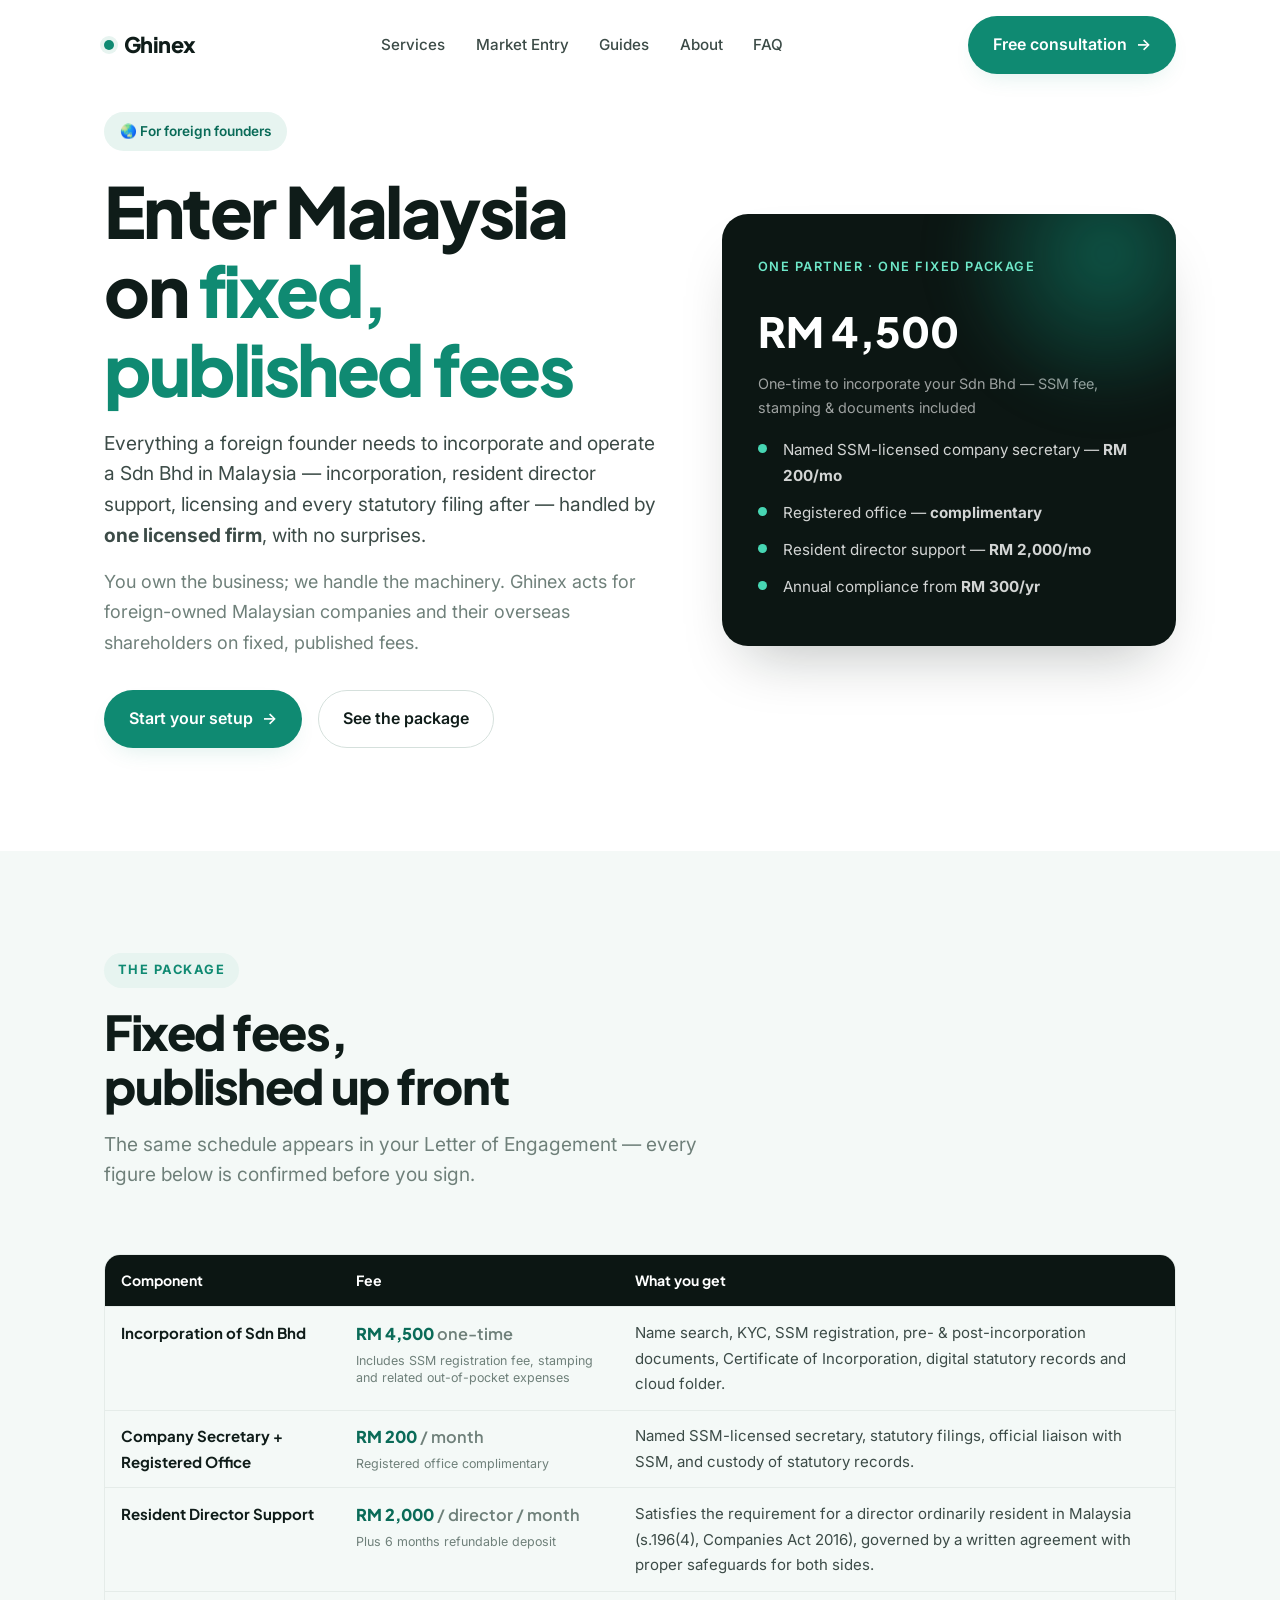
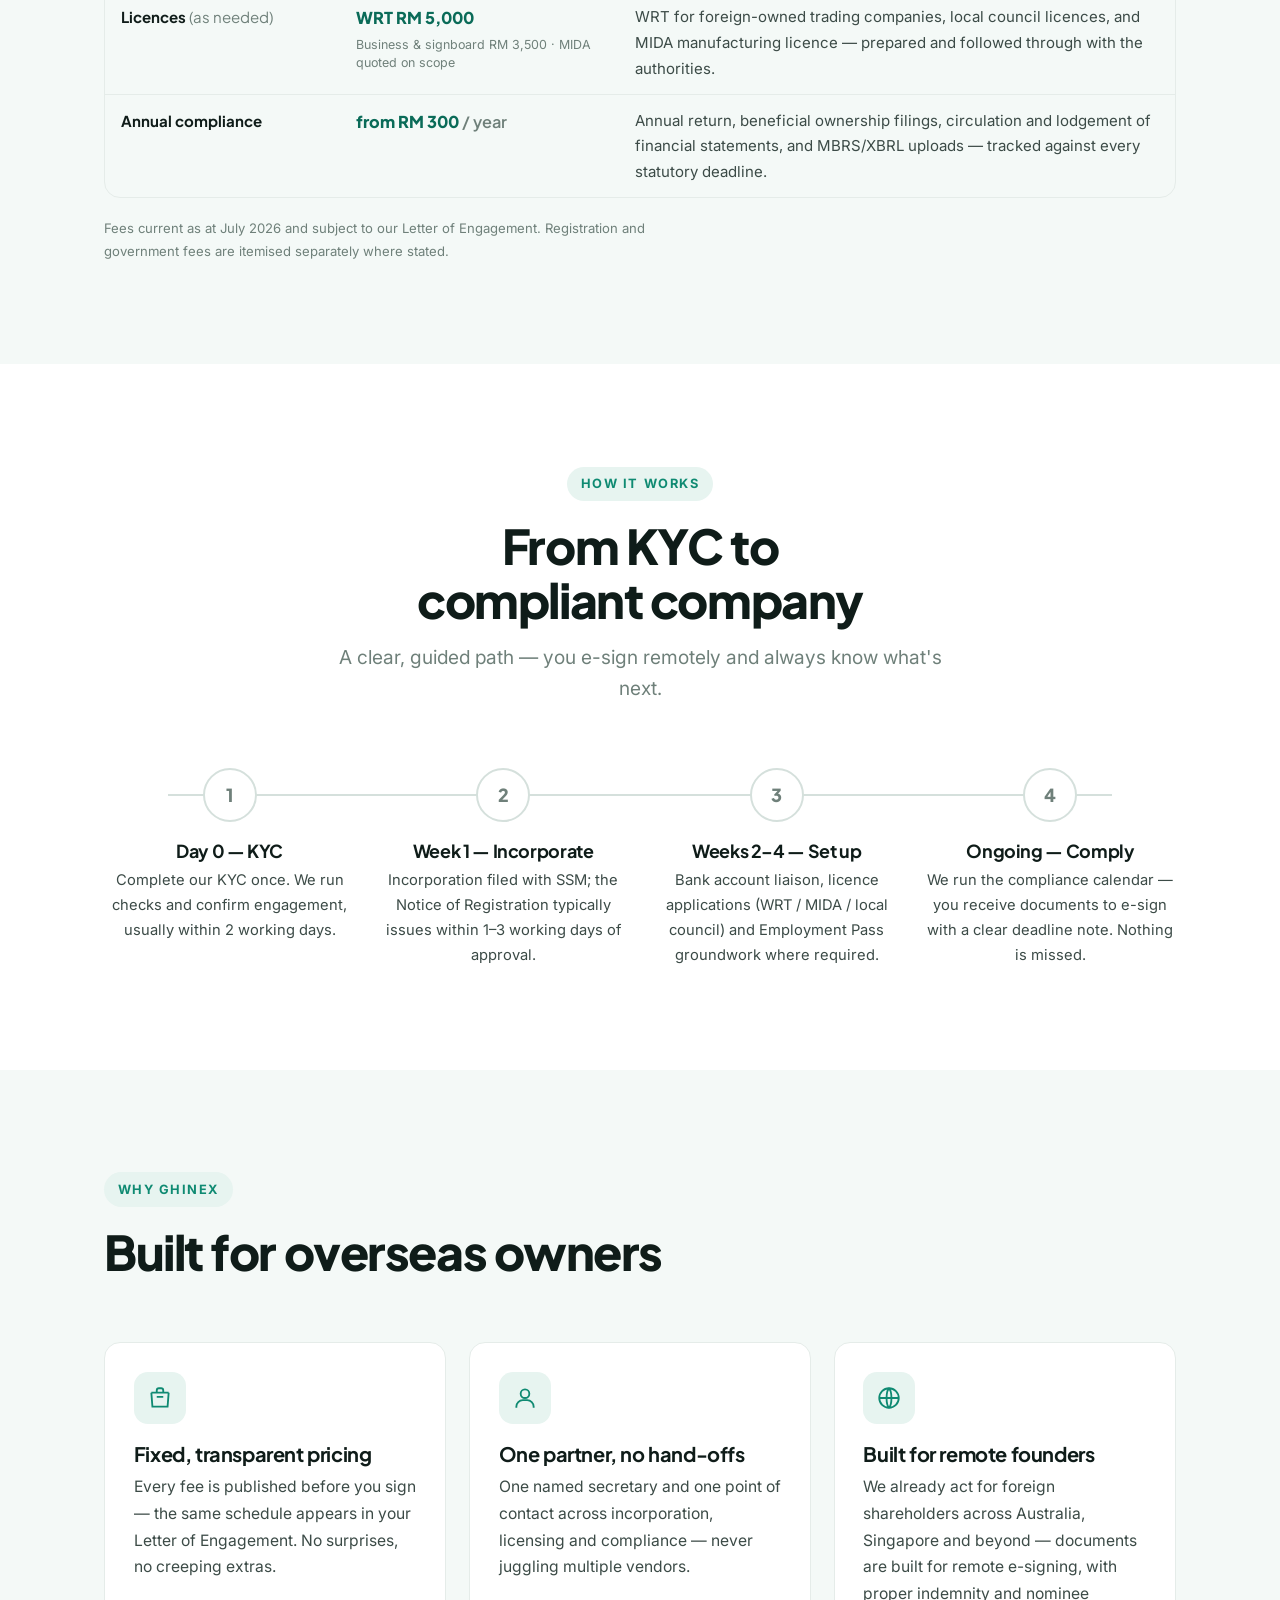
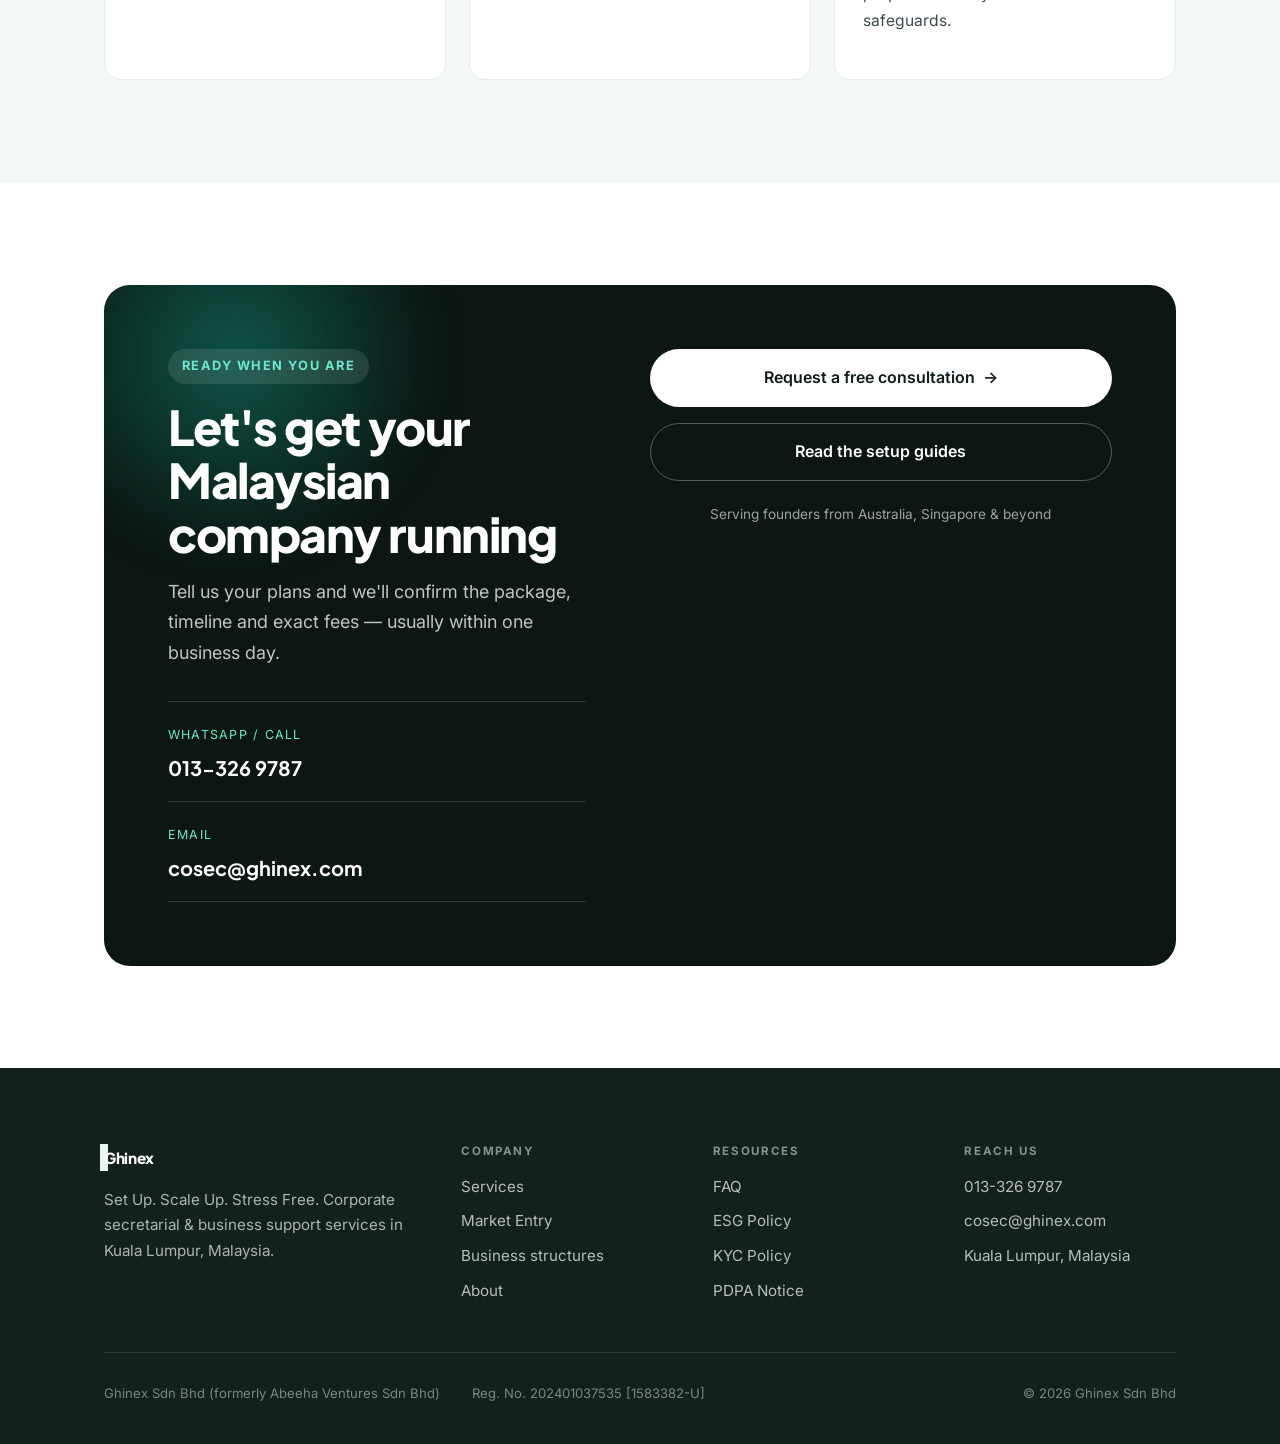
==== market-entry.html @ 3b30afcb "Add Malaysia Market Entry page (fixed-fee packages for foreign founders) New /market-entry.html with" ====
<!DOCTYPE html>
<html lang="en">
<head>
  <meta charset="UTF-8" />
  <meta name="viewport" content="width=device-width, initial-scale=1.0" />
  <title>Malaysia Market Entry — Fixed-Fee Sdn Bhd Setup for Foreign Founders | GHINEX</title>
  <meta name="description" content="Everything a foreign founder needs to incorporate and operate a Sdn Bhd in Malaysia — incorporation, resident director support, licensing and every statutory filing — on fixed, published fees. Handled by one licensed firm." />
  <meta name="theme-color" content="#0f8a72" />
  <link rel="canonical" href="https://www.ghinex.com/market-entry.html" />
  <meta property="og:title" content="Malaysia Market Entry — Fixed-Fee Sdn Bhd Setup | GHINEX" />
  <meta property="og:description" content="One partner, one fixed package. Incorporate and run a foreign-owned Sdn Bhd in Malaysia on published fees — no surprises." />
  <meta property="og:type" content="website" />
  <meta property="og:url" content="https://www.ghinex.com/market-entry.html" />
  <meta property="og:image" content="https://www.ghinex.com/assets/hero.jpg" />
  <link rel="icon" href="assets/favicon.svg" type="image/svg+xml" />
  <link rel="preconnect" href="https://fonts.googleapis.com" />
  <link rel="preconnect" href="https://fonts.gstatic.com" crossorigin />
  <link href="https://fonts.googleapis.com/css2?family=Inter:wght@400;500;600;700&family=Plus+Jakarta+Sans:wght@500;600;700;800&display=swap" rel="stylesheet" />
  <link rel="stylesheet" href="css/styles.css" />
</head>
<body id="top">

  <div class="progress" id="progress" aria-hidden="true"></div>

  <!-- ===================== NAV ===================== -->
  <header class="nav scrolled" id="nav">
    <div class="nav__in">
      <a href="index.html" class="brand"><span class="dot"></span>Ghinex</a>
      <nav class="nav__links" aria-label="Primary">
        <a href="index.html#services">Services</a>
        <a href="market-entry.html">Market Entry</a>
        <a href="index.html#structures">Guides</a>
        <a href="index.html#about">About</a>
        <a href="index.html#faq">FAQ</a>
      </nav>
      <div class="nav__right">
        <a href="index.html#contact" class="btn btn--acc">Free consultation <span class="arw">→</span></a>
        <button class="burger" id="burger" aria-label="Open menu" aria-expanded="false"><span></span><span></span></button>
      </div>
    </div>
  </header>

  <nav class="menu" id="menu" aria-label="Mobile">
    <a href="index.html#services">Services</a>
    <a href="market-entry.html">Market Entry</a>
    <a href="index.html#structures">Guides</a>
    <a href="index.html#about">About</a>
    <a href="index.html#faq">FAQ</a>
    <a href="index.html#contact" class="btn btn--acc">Free consultation <span class="arw">→</span></a>
  </nav>

  <main>
    <!-- ===================== HERO ===================== -->
    <section class="section subpage-top">
      <div class="wrap">
        <div class="me-hero">
          <div class="r in">
            <span class="me-badge">🌏 For foreign founders</span>
            <h1 class="display" style="margin:1.3rem 0 1.2rem">Enter Malaysia on <span style="color:var(--acc)">fixed, published fees</span></h1>
            <p class="lead" style="max-width:52ch">Everything a foreign founder needs to incorporate and operate a Sdn Bhd in Malaysia — incorporation, resident director support, licensing and every statutory filing after — handled by <b>one licensed firm</b>, with no surprises.</p>
            <p class="muted" style="margin-top:1rem;max-width:52ch">You own the business; we handle the machinery. Ghinex acts for foreign-owned Malaysian companies and their overseas shareholders on fixed, published fees.</p>
            <div class="hero__cta" style="margin-top:2rem">
              <a href="index.html#contact" class="btn btn--acc">Start your setup <span class="arw">→</span></a>
              <a href="#package" class="btn btn--ghost">See the package</a>
            </div>
          </div>
          <div class="me-card r in d1">
            <span style="font-size:0.8rem;font-weight:600;letter-spacing:0.12em;text-transform:uppercase;color:#6ee7c8;position:relative">One Partner · One Fixed Package</span>
            <div class="big" style="margin:1rem 0 0.4rem">RM 4,500<small>One-time to incorporate your Sdn Bhd — SSM fee, stamping &amp; documents included</small></div>
            <ul>
              <li>Named SSM-licensed company secretary — <b>RM 200/mo</b></li>
              <li>Registered office — <b>complimentary</b></li>
              <li>Resident director support — <b>RM 2,000/mo</b></li>
              <li>Annual compliance from <b>RM 300/yr</b></li>
            </ul>
          </div>
        </div>
      </div>
    </section>

    <!-- ===================== THE PACKAGE ===================== -->
    <section class="section section--tint" id="package">
      <div class="wrap">
        <div class="sec-intro r">
          <span class="eyebrow">The package</span>
          <h2 class="h2">Fixed fees, published up front</h2>
          <p class="lead muted">The same schedule appears in your Letter of Engagement — every figure below is confirmed before you sign.</p>
        </div>

        <div class="tablewrap r">
          <table class="gtable">
            <thead>
              <tr><th style="width:22%">Component</th><th style="width:26%">Fee</th><th>What you get</th></tr>
            </thead>
            <tbody>
              <tr>
                <td><span class="comp">Incorporation of Sdn Bhd</span></td>
                <td><span class="price">RM 4,500 <span style="font-weight:600;color:var(--muted)">one-time</span><small>Includes SSM registration fee, stamping and related out-of-pocket expenses</small></span></td>
                <td>Name search, KYC, SSM registration, pre- &amp; post-incorporation documents, Certificate of Incorporation, digital statutory records and cloud folder.</td>
              </tr>
              <tr>
                <td><span class="comp">Company Secretary + Registered Office</span></td>
                <td><span class="price">RM 200 <span style="font-weight:600;color:var(--muted)">/ month</span><small>Registered office complimentary</small></span></td>
                <td>Named SSM-licensed secretary, statutory filings, official liaison with SSM, and custody of statutory records.</td>
              </tr>
              <tr>
                <td><span class="comp">Resident Director Support</span></td>
                <td><span class="price">RM 2,000 <span style="font-weight:600;color:var(--muted)">/ director / month</span><small>Plus 6 months refundable deposit</small></span></td>
                <td>Satisfies the requirement for a director ordinarily resident in Malaysia (s.196(4), Companies Act 2016), governed by a written agreement with proper safeguards for both sides.</td>
              </tr>
              <tr>
                <td><span class="comp">Licences <span style="font-weight:400;color:var(--muted)">(as needed)</span></span></td>
                <td><span class="price">WRT RM 5,000<small>Business &amp; signboard RM 3,500 · MIDA quoted on scope</small></span></td>
                <td>WRT for foreign-owned trading companies, local council licences, and MIDA manufacturing licence — prepared and followed through with the authorities.</td>
              </tr>
              <tr>
                <td><span class="comp">Annual compliance</span></td>
                <td><span class="price">from RM 300 <span style="font-weight:600;color:var(--muted)">/ year</span></span></td>
                <td>Annual return, beneficial ownership filings, circulation and lodgement of financial statements, and MBRS/XBRL uploads — tracked against every statutory deadline.</td>
              </tr>
            </tbody>
          </table>
        </div>
        <p class="disclaimer r">Fees current as at July 2026 and subject to our Letter of Engagement. Registration and government fees are itemised separately where stated.</p>
      </div>
    </section>

    <!-- ===================== HOW IT WORKS ===================== -->
    <section class="section">
      <div class="wrap">
        <div class="sec-intro center r">
          <span class="eyebrow">How it works</span>
          <h2 class="h2">From KYC to compliant company</h2>
          <p class="lead muted">A clear, guided path — you e-sign remotely and always know what's next.</p>
        </div>
        <div class="steps" id="steps">
          <div class="steps__fill" id="stepsFill" aria-hidden="true"></div>
          <div class="step r"><div class="step__no">1</div><h3>Day 0 — KYC</h3><p>Complete our KYC once. We run checks and confirm engagement, usually within 2 working days.</p></div>
          <div class="step r d1"><div class="step__no">2</div><h3>Week 1 — Incorporate</h3><p>Incorporation filed with SSM; the Notice of Registration typically issues within 1–3 working days of approval.</p></div>
          <div class="step r d2"><div class="step__no">3</div><h3>Weeks 2–4 — Set up</h3><p>Bank account liaison, licence applications (WRT / MIDA / local council) and Employment Pass groundwork where required.</p></div>
          <div class="step r d3"><div class="step__no">4</div><h3>Ongoing — Comply</h3><p>We run the compliance calendar — you receive documents to e-sign with a clear deadline note. Nothing is missed.</p></div>
        </div>
      </div>
    </section>

    <!-- ===================== WHY GHINEX ===================== -->
    <section class="section section--tint">
      <div class="wrap">
        <div class="sec-intro r">
          <span class="eyebrow">Why Ghinex</span>
          <h2 class="h2">Built for overseas owners</h2>
        </div>
        <div class="grid-3">
          <div class="card r">
            <span class="card__ic"><svg viewBox="0 0 24 24"><path d="M4 7h16M9 7V5a2 2 0 0 1 2-2h2a2 2 0 0 1 2 2v2M4 7l1 13h14l1-13"/><path d="M9 11h6"/></svg></span>
            <h3>Fixed, transparent pricing</h3>
            <p>Every fee is published before you sign — the same schedule appears in your Letter of Engagement. No surprises, no creeping extras.</p>
          </div>
          <div class="card r d1">
            <span class="card__ic"><svg viewBox="0 0 24 24"><circle cx="12" cy="8" r="4"/><path d="M4 21v-1a6 6 0 0 1 6-6h4a6 6 0 0 1 6 6v1"/></svg></span>
            <h3>One partner, no hand-offs</h3>
            <p>One named secretary and one point of contact across incorporation, licensing and compliance — never juggling multiple vendors.</p>
          </div>
          <div class="card r d2">
            <span class="card__ic"><svg viewBox="0 0 24 24"><circle cx="12" cy="12" r="9"/><path d="M3 12h18M12 3c3 3 3 15 0 18M12 3c-3 3-3 15 0 18"/></svg></span>
            <h3>Built for remote founders</h3>
            <p>We already act for foreign shareholders across Australia, Singapore and beyond — documents are built for remote e-signing, with proper indemnity and nominee safeguards.</p>
          </div>
        </div>
      </div>
    </section>

    <!-- ===================== CTA ===================== -->
    <section class="section">
      <div class="wrap">
        <div class="cta r">
          <div class="cta__grid">
            <div>
              <span class="eyebrow" style="background:rgba(255,255,255,0.1);color:#6ee7c8">Ready when you are</span>
              <h2 class="h2" style="margin:1rem 0">Let's get your Malaysian company running</h2>
              <p class="cta__lead">Tell us your plans and we'll confirm the package, timeline and exact fees — usually within one business day.</p>
              <a class="cta__ch" href="https://wa.me/60133269787" target="_blank" rel="noopener"><span class="k">WhatsApp / Call</span><span class="v">013-326 9787</span></a>
              <a class="cta__ch" href="mailto:cosec@ghinex.com"><span class="k">Email</span><span class="v">cosec@ghinex.com</span></a>
            </div>
            <div style="display:flex;flex-direction:column;justify-content:center;gap:1rem">
              <a href="index.html#contact" class="btn btn--light" style="justify-content:center">Request a free consultation <span class="arw">→</span></a>
              <a href="index.html#structures" class="btn btn--ghost" style="justify-content:center;background:transparent;color:#fff;border-color:rgba(255,255,255,0.3)">Read the setup guides</a>
              <p style="color:rgba(255,255,255,0.6);font-size:0.85rem;text-align:center;margin-top:0.4rem">Serving founders from Australia, Singapore &amp; beyond</p>
            </div>
          </div>
        </div>
      </div>
    </section>
  </main>

  <!-- ===================== FOOTER ===================== -->
  <footer class="footer">
    <div class="wrap">
      <div class="footer__top">
        <div>
          <a href="index.html" class="brand"><span class="dot"></span>Ghinex</a>
          <p>Set Up. Scale Up. Stress Free. Corporate secretarial &amp; business support services in Kuala Lumpur, Malaysia.</p>
        </div>
        <div>
          <h4>Company</h4>
          <a href="index.html#services">Services</a>
          <a href="market-entry.html">Market Entry</a>
          <a href="index.html#structures">Business structures</a>
          <a href="index.html#about">About</a>
        </div>
        <div>
          <h4>Resources</h4>
          <a href="index.html#faq">FAQ</a>
          <a href="index.html#esgbox">ESG Policy</a>
          <a href="index.html#kycbox">KYC Policy</a>
          <a href="index.html#pdpabox">PDPA Notice</a>
        </div>
        <div>
          <h4>Reach us</h4>
          <a href="https://wa.me/60133269787" target="_blank" rel="noopener">013-326 9787</a>
          <a href="mailto:cosec@ghinex.com">cosec@ghinex.com</a>
          <span class="txt">Kuala Lumpur, Malaysia</span>
        </div>
      </div>
      <div class="footer__legal">
        <span>Ghinex Sdn Bhd (formerly Abeeha Ventures Sdn Bhd)</span>
        <span>Reg. No. 202401037535 [1583382-U]</span>
        <span class="grow">© <span id="year">2026</span> Ghinex Sdn Bhd</span>
      </div>
    </div>
  </footer>

  <script src="js/main.js"></script>
</body>
</html>
---- css/styles.css ----
/* =====================================================================
   GHINEX — Website 2
   Animated · professional · highly readable · informative
   Light theme with a confident emerald accent.
   ===================================================================== */

:root {
  --bg:        #ffffff;
  --bg-2:      #f4f9f7;   /* soft mint-grey */
  --bg-3:      #eaf3f0;
  --dark:      #0c1613;   /* deep sections */
  --dark-2:    #12211d;
  --ink:       #0f1c19;   /* headings */
  --text:      #3c4b47;   /* body */
  --muted:     #6f807a;   /* captions */
  --line:      #e5ece9;
  --line-2:    #d5e0dc;

  --acc:       #0f8a72;   /* emerald */
  --acc-2:     #0a6b58;
  --acc-3:     #0d7862;
  --acc-tint:  #e7f4f0;
  --acc-ring:  rgba(15,138,114,0.16);

  --gold:      #b8894b;   /* rare secondary, used sparingly */

  --sans: "Inter", -apple-system, BlinkMacSystemFont, "Segoe UI", Roboto, sans-serif;
  --disp: "Plus Jakarta Sans", var(--sans);

  --maxw: 1200px;
  --pad: clamp(1.25rem, 5vw, 4rem);
  --r: 16px;   /* card radius */
  --r-lg: 26px;
  --ease: cubic-bezier(0.22, 1, 0.36, 1);
  --shadow: 0 1px 2px rgba(12,22,19,0.04), 0 12px 30px -14px rgba(12,22,19,0.14);
  --shadow-lg: 0 30px 60px -24px rgba(12,22,19,0.28);
}

*, *::before, *::after { box-sizing: border-box; margin: 0; padding: 0; }
html { scroll-behavior: smooth; overflow-x: clip; scroll-padding-top: 88px; -webkit-text-size-adjust: 100%; }
body {
  font-family: var(--sans); color: var(--text); background: var(--bg);
  font-size: 18px; line-height: 1.7; overflow-x: clip;
  -webkit-font-smoothing: antialiased; text-rendering: optimizeLegibility;
}
a { color: inherit; text-decoration: none; }
img { max-width: 100%; display: block; }
::selection { background: var(--acc); color: #fff; }
:focus-visible { outline: 2px solid var(--acc); outline-offset: 3px; border-radius: 4px; }

/* ---- Type ---- */
h1, h2, h3, h4 { font-family: var(--disp); color: var(--ink); line-height: 1.12; font-weight: 700; letter-spacing: -0.02em; text-wrap: balance; }
.display { font-size: clamp(2.5rem, 5.6vw, 4.4rem); font-weight: 800; letter-spacing: -0.035em; }
.h2 { font-size: clamp(2rem, 4vw, 3rem); font-weight: 800; letter-spacing: -0.03em; }
.h3 { font-size: 1.4rem; }
.lead { font-size: clamp(1.1rem, 1.5vw, 1.3rem); line-height: 1.6; color: var(--text); }
.eyebrow {
  display: inline-flex; align-items: center; gap: 0.55rem;
  font-family: var(--sans); font-size: 0.8rem; font-weight: 700; letter-spacing: 0.12em; text-transform: uppercase;
  color: var(--acc); background: var(--acc-tint); padding: 0.4rem 0.85rem; border-radius: 100px;
}
.eyebrow--plain { background: none; padding: 0; color: var(--acc); }
.muted { color: var(--muted); }

/* ---- Layout ---- */
.wrap { max-width: var(--maxw); margin: 0 auto; padding-left: var(--pad); padding-right: var(--pad); }
.section { padding: clamp(4rem, 8vw, 7rem) 0; }
.section--tint { background: var(--bg-2); }
.sec-intro { max-width: 640px; margin-bottom: clamp(2.5rem, 5vw, 4rem); }
.sec-intro.center { margin-left: auto; margin-right: auto; text-align: center; }
.sec-intro .eyebrow { margin-bottom: 1.1rem; }
.sec-intro h2 { margin-bottom: 1rem; }

/* ---- Buttons ---- */
.btn {
  display: inline-flex; align-items: center; gap: 0.55rem; font-family: var(--sans);
  font-size: 1rem; font-weight: 600; padding: 0.9rem 1.5rem; border-radius: 100px; cursor: pointer;
  border: 1px solid transparent; transition: transform 0.3s var(--ease), background 0.3s var(--ease), box-shadow 0.3s var(--ease), color 0.3s;
  will-change: transform;
}
.btn .arw { transition: transform 0.3s var(--ease); }
.btn:hover .arw { transform: translateX(4px); }
.btn--acc { background: var(--acc); color: #fff; box-shadow: 0 10px 24px -10px var(--acc-ring); }
.btn--acc:hover { background: var(--acc-2); transform: translateY(-2px); box-shadow: 0 16px 30px -12px rgba(15,138,114,0.5); }
.btn--ghost { background: #fff; color: var(--ink); border-color: var(--line-2); }
.btn--ghost:hover { border-color: var(--acc); color: var(--acc); transform: translateY(-2px); }
.btn--light { background: #fff; color: var(--ink); }
.btn--light:hover { transform: translateY(-2px); box-shadow: var(--shadow); }
.tlink { display: inline-flex; align-items: center; gap: 0.45rem; font-weight: 600; color: var(--acc); }
.tlink .arw { transition: transform 0.3s var(--ease); }
.tlink:hover .arw { transform: translateX(4px); }

/* =====================================================================
   NAV
   ===================================================================== */
.nav { position: fixed; inset: 0 0 auto 0; z-index: 100; transition: background 0.4s, box-shadow 0.4s, border-color 0.4s; border-bottom: 1px solid transparent; }
.nav.scrolled { background: rgba(255,255,255,0.82); backdrop-filter: saturate(180%) blur(16px); -webkit-backdrop-filter: saturate(180%) blur(16px); border-bottom-color: var(--line); }
.nav__in { max-width: var(--maxw); margin: 0 auto; padding: 1rem var(--pad); display: flex; align-items: center; justify-content: space-between; gap: 1.5rem; }
.brand { display: inline-flex; align-items: center; gap: 0.6rem; font-family: var(--disp); font-weight: 800; font-size: 1.35rem; letter-spacing: -0.02em; color: var(--ink); }
.brand .dot { width: 10px; height: 10px; border-radius: 50%; background: var(--acc); box-shadow: 0 0 0 4px var(--acc-tint); }
.nav__links { display: flex; gap: 1.9rem; }
.nav__links a { font-size: 0.95rem; font-weight: 500; color: var(--text); position: relative; }
.nav__links a::after { content: ""; position: absolute; left: 0; bottom: -5px; height: 2px; width: 0; background: var(--acc); border-radius: 2px; transition: width 0.3s var(--ease); }
.nav__links a:hover { color: var(--ink); }
.nav__links a:hover::after { width: 100%; }
.nav__right { display: flex; align-items: center; gap: 1rem; }
.burger { display: none; width: 30px; height: 20px; position: relative; background: none; border: 0; cursor: pointer; }
.burger span { position: absolute; left: 0; width: 100%; height: 2px; background: var(--ink); border-radius: 2px; transition: transform 0.35s var(--ease), opacity 0.2s; }
.burger span:nth-child(1) { top: 3px; } .burger span:nth-child(2) { bottom: 3px; }
.burger.open span:nth-child(1) { top: 9px; transform: rotate(45deg); }
.burger.open span:nth-child(2) { bottom: 9px; transform: rotate(-45deg); }
.menu { position: fixed; inset: 0; z-index: 99; background: #fff; display: flex; flex-direction: column; justify-content: center; gap: 0.3rem; padding: 0 var(--pad); opacity: 0; visibility: hidden; transform: translateY(-6px); transition: opacity 0.35s, transform 0.35s var(--ease), visibility 0.35s; }
.menu.open { opacity: 1; visibility: visible; transform: none; }
.menu a { font-family: var(--disp); font-size: clamp(1.8rem, 8vw, 2.6rem); font-weight: 700; padding: 0.35rem 0; color: var(--ink); }
.menu a:hover { color: var(--acc); }
.menu .btn { margin-top: 1.4rem; width: fit-content; }

/* ---- scroll progress ---- */
.progress { position: fixed; top: 0; left: 0; height: 3px; width: 0; background: linear-gradient(90deg, var(--acc), #35c9a8); z-index: 101; transition: width 0.1s linear; }

/* =====================================================================
   HERO
   ===================================================================== */
.hero { position: relative; padding: clamp(7rem, 12vh, 9.5rem) 0 clamp(3rem, 6vw, 5rem); overflow: clip; }
.hero__bg { position: absolute; inset: 0; z-index: -1; overflow: clip; }
.hero__bg span { position: absolute; border-radius: 50%; filter: blur(60px); opacity: 0.5; }
.hero__bg span:nth-child(1) { width: 520px; height: 520px; background: radial-gradient(circle, #b7ecdd, transparent 70%); top: -120px; right: -60px; animation: drift1 16s var(--ease) infinite alternate; }
.hero__bg span:nth-child(2) { width: 460px; height: 460px; background: radial-gradient(circle, #d9f0e9, transparent 70%); top: 180px; left: -120px; animation: drift2 20s var(--ease) infinite alternate; }
.hero__bg span:nth-child(3) { width: 300px; height: 300px; background: radial-gradient(circle, #eaf6cf, transparent 70%); bottom: -60px; left: 40%; animation: drift1 24s var(--ease) infinite alternate; }
@keyframes drift1 { to { transform: translate(-40px, 40px) scale(1.1); } }
@keyframes drift2 { to { transform: translate(50px, -30px) scale(1.08); } }

.hero__grid { display: grid; grid-template-columns: 1.05fr 0.95fr; gap: clamp(2rem, 5vw, 4rem); align-items: center; }
.hero__eyebrow { margin-bottom: 1.4rem; }
.hero h1 { margin-bottom: 1.4rem; }
.hero h1 .acc { color: var(--acc); }
.hero__sub { max-width: 46ch; margin-bottom: 2rem; }
.hero__cta { display: flex; flex-wrap: wrap; gap: 1rem; align-items: center; }
.hero__trust { margin-top: 2.2rem; display: flex; align-items: center; gap: 1.3rem; flex-wrap: wrap; color: var(--muted); font-size: 0.9rem; }
.hero__trust .tick { color: var(--acc); font-weight: 700; }

.hero__visual { position: relative; }
.hero__photo { position: relative; border-radius: var(--r-lg); overflow: hidden; box-shadow: var(--shadow-lg); aspect-ratio: 4/5; }
.hero__photo img { width: 100%; height: 100%; object-fit: cover; }
.hero__card { position: absolute; background: rgba(255,255,255,0.92); backdrop-filter: blur(8px); border: 1px solid var(--line); border-radius: 14px; box-shadow: var(--shadow); padding: 0.9rem 1.1rem; display: flex; align-items: center; gap: 0.75rem; }
.hero__card .ic { width: 38px; height: 38px; border-radius: 10px; background: var(--acc-tint); color: var(--acc); display: grid; place-items: center; flex: none; }
.hero__card .ic svg { width: 20px; height: 20px; stroke: currentColor; fill: none; stroke-width: 1.8; }
.hero__card > span:not(.ic) { display: flex; flex-direction: column; gap: 2px; }
.hero__card .k { font-family: var(--disp); font-weight: 800; color: var(--ink); font-size: 1.02rem; line-height: 1.1; }
.hero__card .l { font-size: 0.78rem; color: var(--muted); line-height: 1.1; }
.hero__card--a { top: 8%; left: -6%; animation: floaty 6s ease-in-out infinite; }
.hero__card--b { bottom: 9%; right: -5%; animation: floaty 6s ease-in-out infinite 1.5s; }
@keyframes floaty { 0%,100% { transform: translateY(0); } 50% { transform: translateY(-12px); } }

/* =====================================================================
   Trust marquee
   ===================================================================== */
.strip { border-top: 1px solid var(--line); border-bottom: 1px solid var(--line); background: #fff; padding: 1.15rem 0; overflow: hidden; }
.strip__row { display: flex; gap: 3rem; width: max-content; animation: slide 30s linear infinite; align-items: center; }
.strip:hover .strip__row { animation-play-state: paused; }
.strip__row span { display: inline-flex; align-items: center; gap: 3rem; font-family: var(--disp); font-weight: 600; color: var(--ink); font-size: 1rem; white-space: nowrap; opacity: 0.75; }
.strip__row span::after { content: ""; width: 6px; height: 6px; border-radius: 50%; background: var(--acc); }
@keyframes slide { to { transform: translateX(-50%); } }

/* =====================================================================
   Cards / Services
   ===================================================================== */
.grid-3 { display: grid; grid-template-columns: repeat(3, 1fr); gap: 1.4rem; }
.grid-2 { display: grid; grid-template-columns: repeat(2, 1fr); gap: 1.4rem; }
.card {
  background: #fff; border: 1px solid var(--line); border-radius: var(--r); padding: 1.8rem;
  transition: transform 0.4s var(--ease), box-shadow 0.4s var(--ease), border-color 0.4s;
  position: relative; overflow: hidden;
}
.card::before { content: ""; position: absolute; left: 0; top: 0; height: 3px; width: 100%; background: var(--acc); transform: scaleX(0); transform-origin: left; transition: transform 0.45s var(--ease); }
.card:hover { transform: translateY(-6px); box-shadow: var(--shadow-lg); border-color: transparent; }
.card:hover::before { transform: scaleX(1); }
.card__ic { width: 52px; height: 52px; border-radius: 14px; background: var(--acc-tint); color: var(--acc); display: grid; place-items: center; margin-bottom: 1.2rem; transition: transform 0.4s var(--ease), background 0.4s, color 0.4s; }
.card:hover .card__ic { transform: scale(1.06) rotate(-3deg); }
.card__ic svg { width: 26px; height: 26px; stroke: currentColor; fill: none; stroke-width: 1.7; }
.card h3 { font-size: 1.25rem; margin-bottom: 0.55rem; }
.card p { font-size: 0.98rem; margin-bottom: 1rem; }
.card ul { list-style: none; }
.card ul li { position: relative; padding-left: 1.5rem; font-size: 0.93rem; margin-bottom: 0.4rem; color: var(--text); }
.card ul li::before { content: ""; position: absolute; left: 0; top: 0.62em; width: 8px; height: 8px; border-radius: 50%; border: 2px solid var(--acc); }
.card .tlink { margin-top: 0.6rem; font-size: 0.95rem; }

/* =====================================================================
   How it works — timeline
   ===================================================================== */
.steps { position: relative; display: grid; grid-template-columns: repeat(4, 1fr); gap: 1.4rem; }
.steps::before { content: ""; position: absolute; top: 26px; left: 6%; right: 6%; height: 2px; background: var(--line-2); }
.steps__fill { position: absolute; top: 26px; left: 6%; height: 2px; background: var(--acc); width: 0; transition: width 0.2s linear; max-width: 88%; }
.step { position: relative; text-align: center; }
.step__no { width: 54px; height: 54px; margin: 0 auto 1.2rem; border-radius: 50%; background: #fff; border: 2px solid var(--line-2); color: var(--muted); font-family: var(--disp); font-weight: 800; display: grid; place-items: center; position: relative; z-index: 1; transition: border-color 0.4s, color 0.4s, background 0.4s, transform 0.4s var(--ease); }
.step.on .step__no { border-color: var(--acc); color: #fff; background: var(--acc); transform: scale(1.06); box-shadow: 0 10px 22px -10px var(--acc-ring); }
.step h3 { font-size: 1.12rem; margin-bottom: 0.4rem; }
.step p { font-size: 0.92rem; }

/* =====================================================================
   Who we help
   ===================================================================== */
.aud { display: flex; align-items: flex-start; gap: 1rem; padding: 1.5rem; border-radius: var(--r); background: #fff; border: 1px solid var(--line); transition: transform 0.4s var(--ease), box-shadow 0.4s; }
.aud:hover { transform: translateY(-4px); box-shadow: var(--shadow); }
.aud .ic { width: 44px; height: 44px; border-radius: 12px; background: var(--acc-tint); color: var(--acc); display: grid; place-items: center; flex: none; }
.aud .ic svg { width: 22px; height: 22px; stroke: currentColor; fill: none; stroke-width: 1.7; }
.aud h3 { font-size: 1.08rem; margin-bottom: 0.25rem; }
.aud p { font-size: 0.92rem; }

/* =====================================================================
   Why us — feature list
   ===================================================================== */
.why { display: grid; grid-template-columns: 0.9fr 1.1fr; gap: clamp(2rem, 5vw, 4.5rem); align-items: center; }
.why__media { border-radius: var(--r-lg); overflow: hidden; box-shadow: var(--shadow-lg); aspect-ratio: 4/5; }
.why__media img { width: 100%; height: 100%; object-fit: cover; }
.why__list { display: grid; gap: 1.5rem; }
.feat { display: flex; gap: 1rem; }
.feat .ic { width: 44px; height: 44px; border-radius: 12px; background: var(--acc-tint); color: var(--acc); display: grid; place-items: center; flex: none; }
.feat .ic svg { width: 22px; height: 22px; stroke: currentColor; fill: none; stroke-width: 1.8; }
.feat h3 { font-size: 1.12rem; margin-bottom: 0.3rem; }
.feat p { font-size: 0.96rem; }

/* =====================================================================
   Stats band (dark)
   ===================================================================== */
.band { background: var(--dark); color: #fff; position: relative; overflow: hidden; }
.band::before { content: ""; position: absolute; width: 460px; height: 460px; border-radius: 50%; background: radial-gradient(circle, rgba(15,138,114,0.5), transparent 70%); top: -160px; right: -120px; filter: blur(30px); }
.band .wrap { position: relative; padding-top: clamp(3.5rem,7vw,5.5rem); padding-bottom: clamp(3.5rem,7vw,5.5rem); }
.band__grid { display: grid; grid-template-columns: repeat(4, 1fr); gap: 2rem; }
.band__k { font-family: var(--disp); font-weight: 800; font-size: clamp(2.6rem, 5vw, 3.6rem); line-height: 1; color: #fff; }
.band__k .u { color: #47d6b3; }
.band__l { display: block; margin-top: 0.5rem; color: rgba(255,255,255,0.66); font-size: 0.96rem; max-width: 22ch; }
.band__head { text-align: center; max-width: 620px; margin: 0 auto 3rem; }
.band__head h2 { color: #fff; }
.band__head .eyebrow { background: rgba(255,255,255,0.1); color: #6ee7c8; }

/* =====================================================================
   About
   ===================================================================== */
.about { display: grid; grid-template-columns: 1fr 1fr; gap: clamp(2rem,5vw,4.5rem); align-items: center; }
.about__media { border-radius: var(--r-lg); overflow: hidden; box-shadow: var(--shadow-lg); aspect-ratio: 5/4; }
.about__media img { width: 100%; height: 100%; object-fit: cover; }
.about p { margin-bottom: 1.1rem; }
.about .stat-row { display: flex; gap: 2.5rem; margin-top: 1.8rem; }
.about .stat-row .k { font-family: var(--disp); font-weight: 800; font-size: 1.8rem; color: var(--acc); }
.about .stat-row .l { font-size: 0.88rem; color: var(--muted); }

/* ---- Team (brief) ---- */
.team { display: grid; grid-template-columns: repeat(3, 1fr); gap: 1.4rem; }
.member { background: #fff; border: 1px solid var(--line); border-radius: var(--r); padding: 1.6rem; transition: transform 0.4s var(--ease), box-shadow 0.4s; }
.member:hover { transform: translateY(-4px); box-shadow: var(--shadow); }
.member .av { width: 56px; height: 56px; border-radius: 50%; background: var(--acc); color: #fff; font-family: var(--disp); font-weight: 800; display: grid; place-items: center; margin-bottom: 1rem; }
.member h3 { font-size: 1.15rem; }
.member .rl { color: var(--acc); font-size: 0.82rem; font-weight: 600; letter-spacing: 0.04em; text-transform: uppercase; margin: 0.15rem 0 0.7rem; }
.member p { font-size: 0.93rem; margin-bottom: 0.9rem; }
.member p:last-of-type { margin-bottom: 0; }
.member .tags { display: flex; flex-wrap: wrap; gap: 0.4rem; margin-top: 1.1rem; padding-top: 1.1rem; border-top: 1px solid var(--line); }
.member .tags span { font-size: 0.72rem; font-weight: 600; color: var(--acc-2); background: var(--acc-tint); padding: 0.3rem 0.62rem; border-radius: 100px; }

/* =====================================================================
   Governance accordion
   ===================================================================== */
.acc { display: grid; gap: 1rem; max-width: 900px; }
.acc__item { border: 1px solid var(--line); border-radius: var(--r); background: #fff; overflow: hidden; transition: border-color 0.3s, box-shadow 0.3s; }
.acc__item.open { border-color: var(--acc-ring); box-shadow: var(--shadow); }
.acc__head { width: 100%; background: none; border: 0; cursor: pointer; text-align: left; display: flex; align-items: center; gap: 1rem; padding: 1.35rem 1.6rem; font-family: var(--disp); font-weight: 700; font-size: 1.15rem; color: var(--ink); }
.acc__head .badge { font-family: var(--sans); font-size: 0.7rem; font-weight: 700; letter-spacing: 0.1em; text-transform: uppercase; color: var(--acc); background: var(--acc-tint); padding: 0.25rem 0.6rem; border-radius: 100px; }
.acc__head .ic { margin-left: auto; width: 26px; height: 26px; border-radius: 50%; background: var(--acc-tint); color: var(--acc); display: grid; place-items: center; flex: none; position: relative; transition: background 0.3s, color 0.3s; }
.acc__item.open .acc__head .ic { background: var(--acc); color: #fff; }
.acc__head .ic::before, .acc__head .ic::after { content: ""; position: absolute; top: 50%; left: 50%; transform: translate(-50%,-50%); background: currentColor; }
.acc__head .ic::before { width: 11px; height: 2px; }
.acc__head .ic::after { width: 2px; height: 11px; transition: transform 0.35s var(--ease), opacity 0.3s; }
.acc__item.open .acc__head .ic::after { transform: translate(-50%,-50%) rotate(90deg); opacity: 0; }
.acc__body { display: grid; grid-template-rows: 0fr; transition: grid-template-rows 0.45s var(--ease); }
.acc__item.open .acc__body { grid-template-rows: 1fr; }
.acc__inner { overflow: hidden; }
.acc__inner-pad { padding: 0 1.6rem 1.7rem; }
.acc__inner-pad p { margin-bottom: 1rem; }
.acc__cols { display: grid; grid-template-columns: repeat(3, 1fr); gap: 1.6rem; margin: 1rem 0; }
.acc__cols h4 { font-size: 0.85rem; text-transform: uppercase; letter-spacing: 0.06em; color: var(--acc); margin-bottom: 0.7rem; }
.acc__cols ul { list-style: none; }
.acc__cols li { position: relative; padding-left: 1.3rem; font-size: 0.92rem; margin-bottom: 0.55rem; }
.acc__cols li::before { content: ""; position: absolute; left: 0; top: 0.55em; width: 7px; height: 7px; border-radius: 50%; background: var(--acc); }
.faq-dl dt { font-family: var(--disp); font-weight: 700; color: var(--ink); font-size: 1.02rem; margin-top: 1.2rem; }
.faq-dl dt:first-child { margin-top: 0; }
.faq-dl dd { margin: 0.4rem 0 0; padding-bottom: 1.1rem; border-bottom: 1px solid var(--line); font-size: 0.96rem; }
.ln { color: var(--acc); font-weight: 600; text-decoration: underline; text-underline-offset: 3px; }

/* =====================================================================
   Testimonial
   ===================================================================== */
.quote { max-width: 900px; margin: 0 auto; text-align: center; }
.quote .mark { font-family: var(--disp); font-size: 4rem; line-height: 0.5; color: var(--acc); opacity: 0.35; }
.quote blockquote { font-family: var(--disp); font-weight: 600; font-size: clamp(1.4rem, 2.6vw, 2rem); line-height: 1.35; color: var(--ink); letter-spacing: -0.02em; margin: 1rem 0 1.6rem; }
.quote cite { font-style: normal; color: var(--muted); font-size: 0.95rem; }
.quote cite b { color: var(--ink); font-weight: 700; }

/* =====================================================================
   Contact / CTA
   ===================================================================== */
.cta { position: relative; border-radius: var(--r-lg); overflow: hidden; background: var(--dark); color: #fff; padding: clamp(2.5rem, 5vw, 4rem); }
.cta::before { content: ""; position: absolute; width: 420px; height: 420px; border-radius: 50%; background: radial-gradient(circle, rgba(15,138,114,0.55), transparent 70%); top: -140px; left: -80px; filter: blur(20px); }
.cta__grid { position: relative; display: grid; grid-template-columns: 0.95fr 1.05fr; gap: clamp(2rem, 5vw, 4rem); align-items: start; }
.cta__grid h2 { color: #fff; }
.cta__lead { color: rgba(255,255,255,0.75); margin: 1rem 0 2rem; }
.cta__ch { display: block; padding: 1rem 0; border-top: 1px solid rgba(255,255,255,0.14); }
.cta__ch:last-of-type { border-bottom: 1px solid rgba(255,255,255,0.14); }
.cta__ch .k { font-size: 0.78rem; text-transform: uppercase; letter-spacing: 0.1em; color: #6ee7c8; }
.cta__ch .v { display: block; font-family: var(--disp); font-weight: 700; font-size: 1.25rem; color: #fff; margin-top: 0.15rem; }
.cta__hubs { margin-top: 1.6rem; display: grid; gap: 1rem; }
.cta__hubs .k { font-size: 0.78rem; text-transform: uppercase; letter-spacing: 0.1em; color: #6ee7c8; }
.cta__hubs p { color: rgba(255,255,255,0.72); font-size: 0.92rem; margin-top: 0.2rem; }

.form { background: #fff; border-radius: var(--r); padding: clamp(1.6rem, 3vw, 2.2rem); box-shadow: var(--shadow-lg); }
.form h3 { font-size: 1.3rem; margin-bottom: 1.3rem; color: var(--ink); }
.field { margin-bottom: 1.1rem; display: flex; flex-direction: column; }
.field-row { display: grid; grid-template-columns: 1fr 1fr; gap: 1rem; }
.field label { font-size: 0.82rem; font-weight: 600; color: var(--ink); margin-bottom: 0.4rem; }
.field label .opt { color: var(--muted); font-weight: 400; }
.field input, .field select, .field textarea {
  font-family: inherit; font-size: 1rem; color: var(--ink); background: var(--bg-2);
  border: 1px solid var(--line); border-radius: 10px; padding: 0.8rem 0.9rem; transition: border-color 0.25s, box-shadow 0.25s, background 0.25s;
}
.field input::placeholder, .field textarea::placeholder { color: #9fb0aa; }
.field input:focus, .field select:focus, .field textarea:focus { outline: none; border-color: var(--acc); background: #fff; box-shadow: 0 0 0 4px var(--acc-ring); }
.field textarea { resize: vertical; min-height: 110px; }
.form .btn { width: 100%; justify-content: center; }
.form__note { margin-top: 0.9rem; font-size: 0.9rem; min-height: 1.1em; }
.form__note.ok { color: var(--acc-2); } .form__note.err { color: #c0392b; }

/* =====================================================================
   Footer
   ===================================================================== */
.footer { background: var(--dark-2); color: rgba(255,255,255,0.66); padding: clamp(3.5rem,6vw,5rem) 0 2.5rem; }
.footer__top { display: grid; grid-template-columns: 1.5fr 1fr 1fr 1fr; gap: 2.5rem; padding-bottom: 2.5rem; border-bottom: 1px solid rgba(255,255,255,0.12); }
.footer .brand { color: #fff; margin-bottom: 1rem; }
.footer__top > div:first-child p { max-width: 32ch; font-size: 0.95rem; }
.footer h4 { color: rgba(255,255,255,0.5); font-size: 0.72rem; letter-spacing: 0.14em; text-transform: uppercase; margin-bottom: 1rem; font-family: var(--sans); font-weight: 700; }
.footer__top a, .footer__top .txt { display: block; color: rgba(255,255,255,0.7); font-size: 0.95rem; margin-bottom: 0.55rem; width: fit-content; transition: color 0.25s; }
.footer__top a:hover { color: #6ee7c8; }
.footer__legal { padding-top: 1.8rem; display: flex; flex-wrap: wrap; gap: 0.4rem 2rem; font-size: 0.82rem; color: rgba(255,255,255,0.45); }
.footer__legal .grow { margin-left: auto; }

/* =====================================================================
   Business structures + comparison table
   ===================================================================== */
.struct { display: grid; grid-template-columns: repeat(2, 1fr); gap: 1.4rem; margin-bottom: 2.5rem; }
.struct .card h3 { display: flex; align-items: center; gap: 0.7rem; flex-wrap: wrap; }
.struct .tag { font-family: var(--sans); font-size: 0.72rem; font-weight: 700; letter-spacing: 0.06em; text-transform: uppercase; color: var(--acc); background: var(--acc-tint); padding: 0.2rem 0.6rem; border-radius: 100px; }
.struct .best { font-size: 0.9rem; margin: 0.9rem 0 0.4rem; }
.struct .best b { color: var(--ink); }
.struct .req { font-size: 0.86rem; color: var(--muted); margin-top: 0.9rem; padding-top: 0.9rem; border-top: 1px solid var(--line); }

.tablewrap { overflow-x: auto; border: 1px solid var(--line); border-radius: var(--r); -webkit-overflow-scrolling: touch; }
.gtable { width: 100%; border-collapse: collapse; min-width: 620px; font-size: 0.94rem; }
.gtable th { background: var(--dark); color: #fff; text-align: left; font-family: var(--disp); font-weight: 700; padding: 0.85rem 1rem; font-size: 0.88rem; }
.gtable td { padding: 0.8rem 1rem; border-top: 1px solid var(--line); color: var(--text); vertical-align: top; }
.gtable tr:nth-child(even) td { background: var(--bg-2); }
.gtable .ent { font-family: var(--disp); font-weight: 700; color: var(--ink); white-space: nowrap; }
.gtable .num { font-variant-numeric: tabular-nums; white-space: nowrap; }

/* =====================================================================
   Giving back (CSR)
   ===================================================================== */
.csr { background: linear-gradient(160deg, #0c1613, #12211d); color: #fff; position: relative; overflow: hidden; }
.csr::before { content: ""; position: absolute; width: 420px; height: 420px; border-radius: 50%; background: radial-gradient(circle, rgba(15,138,114,0.5), transparent 70%); top: -140px; right: -100px; filter: blur(24px); }
.csr .wrap { position: relative; }
.csr__grid { display: grid; grid-template-columns: 0.9fr 1.1fr; gap: clamp(2rem,5vw,4rem); align-items: center; }
.csr h2 { color: #fff; }
.csr .eyebrow { background: rgba(255,255,255,0.1); color: #6ee7c8; }
.csr p { color: rgba(255,255,255,0.78); margin: 1rem 0; }
.csr .big { font-family: var(--disp); font-weight: 800; font-size: clamp(2.4rem,5vw,3.4rem); color: #fff; line-height: 1; }
.csr .big .u { color: #47d6b3; }
.csr__points { display: grid; gap: 0.8rem; margin-top: 1.4rem; }
.csr__points li { list-style: none; position: relative; padding-left: 1.6rem; color: rgba(255,255,255,0.82); font-size: 0.95rem; }
.csr__points li::before { content: ""; position: absolute; left: 0; top: 0.55em; width: 9px; height: 9px; border-radius: 50%; background: #47d6b3; }
.csr .tablewrap { border-color: rgba(255,255,255,0.16); background: rgba(255,255,255,0.03); }
.csr .gtable th { background: #0a3d33; }
.csr .gtable td { color: rgba(255,255,255,0.82); border-top-color: rgba(255,255,255,0.12); }
.csr .gtable tr:nth-child(even) td { background: rgba(255,255,255,0.03); }
.csr .gtable .ent { color: #fff; white-space: normal; }
.csr__note { font-size: 0.82rem; color: rgba(255,255,255,0.55); margin-top: 1.2rem; }

/* Note pill under compliance guide */
.notebar { margin-top: 1.4rem; font-size: 0.86rem; color: var(--muted); background: var(--bg-2); border: 1px solid var(--line); border-radius: 12px; padding: 0.9rem 1.1rem; }

/* Two-column bullet list for accordion guide content */
.acc__inner-pad h4 { font-family: var(--disp); font-weight: 700; color: var(--ink); font-size: 1rem; margin: 1.2rem 0 0.5rem; }
.acc__inner-pad ul { list-style: none; margin-bottom: 0.6rem; }
.acc__inner-pad ul li { position: relative; padding-left: 1.3rem; font-size: 0.95rem; margin-bottom: 0.5rem; }
.acc__inner-pad ul li::before { content: ""; position: absolute; left: 0; top: 0.6em; width: 7px; height: 7px; border-radius: 50%; background: var(--acc); }

@media (max-width: 720px) {
  .struct { grid-template-columns: 1fr; }
  .csr__grid { grid-template-columns: 1fr; }
}

/* =====================================================================
   Market Entry page
   ===================================================================== */
.subpage-top { padding-top: clamp(7rem, 12vh, 9rem); }
.me-hero { display: grid; grid-template-columns: 1.1fr 0.9fr; gap: clamp(2rem, 5vw, 4rem); align-items: center; }
.me-badge { display: inline-flex; align-items: center; gap: 0.5rem; font-size: 0.85rem; font-weight: 600; color: var(--acc-2); background: var(--acc-tint); padding: 0.5rem 1rem; border-radius: 100px; }
.me-card { background: var(--dark); color: #fff; border-radius: var(--r-lg); padding: clamp(1.6rem, 3vw, 2.2rem); box-shadow: var(--shadow-lg); position: relative; overflow: hidden; }
.me-card::before { content: ""; position: absolute; width: 320px; height: 320px; border-radius: 50%; background: radial-gradient(circle, rgba(15,138,114,0.55), transparent 70%); top: -120px; right: -90px; filter: blur(20px); }
.me-card h3 { color: #fff; position: relative; }
.me-card ul { list-style: none; position: relative; margin-top: 1rem; }
.me-card li { position: relative; padding-left: 1.6rem; margin-bottom: 0.7rem; color: rgba(255,255,255,0.82); font-size: 0.95rem; }
.me-card li::before { content: ""; position: absolute; left: 0; top: 0.5em; width: 9px; height: 9px; border-radius: 50%; background: #47d6b3; }
.me-card .big { font-family: var(--disp); font-weight: 800; font-size: clamp(2rem,4vw,2.6rem); color: #fff; }
.me-card .big small { display: block; font-family: var(--sans); font-weight: 400; font-size: 0.9rem; color: rgba(255,255,255,0.6); margin-top: 0.3rem; }

.price { font-family: var(--disp); font-weight: 800; color: var(--acc-2); font-size: 1.02rem; white-space: nowrap; }
.price small { display: block; font-family: var(--sans); font-weight: 400; color: var(--muted); font-size: 0.78rem; line-height: 1.4; margin-top: 0.25rem; white-space: normal; }
.gtable td .comp { font-family: var(--disp); font-weight: 700; color: var(--ink); display: block; }
.disclaimer { font-size: 0.82rem; color: var(--muted); margin-top: 1.2rem; max-width: 70ch; }

@media (max-width: 860px) { .me-hero { grid-template-columns: 1fr; } }

/* =====================================================================
   Reveal animations
   ===================================================================== */
.r { opacity: 0; transform: translateY(28px); transition: opacity 0.8s var(--ease), transform 0.8s var(--ease); }
.r.in { opacity: 1; transform: none; }
.r.d1 { transition-delay: 0.08s; } .r.d2 { transition-delay: 0.16s; } .r.d3 { transition-delay: 0.24s; } .r.d4 { transition-delay: 0.32s; } .r.d5 { transition-delay: 0.4s; }

/* =====================================================================
   Responsive
   ===================================================================== */
@media (max-width: 960px) {
  .hero__grid, .why, .about, .cta__grid { grid-template-columns: 1fr; }
  .hero__visual { order: -1; max-width: 460px; }
  .why__media, .about__media { order: -1; }
  .grid-3, .team { grid-template-columns: repeat(2, 1fr); }
  .steps { grid-template-columns: repeat(2, 1fr); gap: 2.5rem 1.4rem; }
  .steps::before, .steps__fill { display: none; }
  .band__grid { grid-template-columns: repeat(2, 1fr); gap: 2.5rem 1.5rem; }
  .footer__top { grid-template-columns: 1fr 1fr; gap: 2rem; }
}
@media (max-width: 720px) {
  .nav__links, .nav__right .btn { display: none; }
  .burger { display: block; }
}
@media (max-width: 560px) {
  body { font-size: 17px; }
  .grid-3, .grid-2, .team, .band__grid, .steps, .acc__cols { grid-template-columns: 1fr; }
  .field-row { grid-template-columns: 1fr; gap: 0; }
  .footer__top { grid-template-columns: 1fr; }
  .hero__card { display: none; }
  .about .stat-row { gap: 1.6rem; }
}

@media (prefers-reduced-motion: reduce) {
  * { animation-duration: 0.001ms !important; animation-iteration-count: 1 !important; transition-duration: 0.001ms !important; scroll-behavior: auto !important; }
  .r { opacity: 1; transform: none; }
}
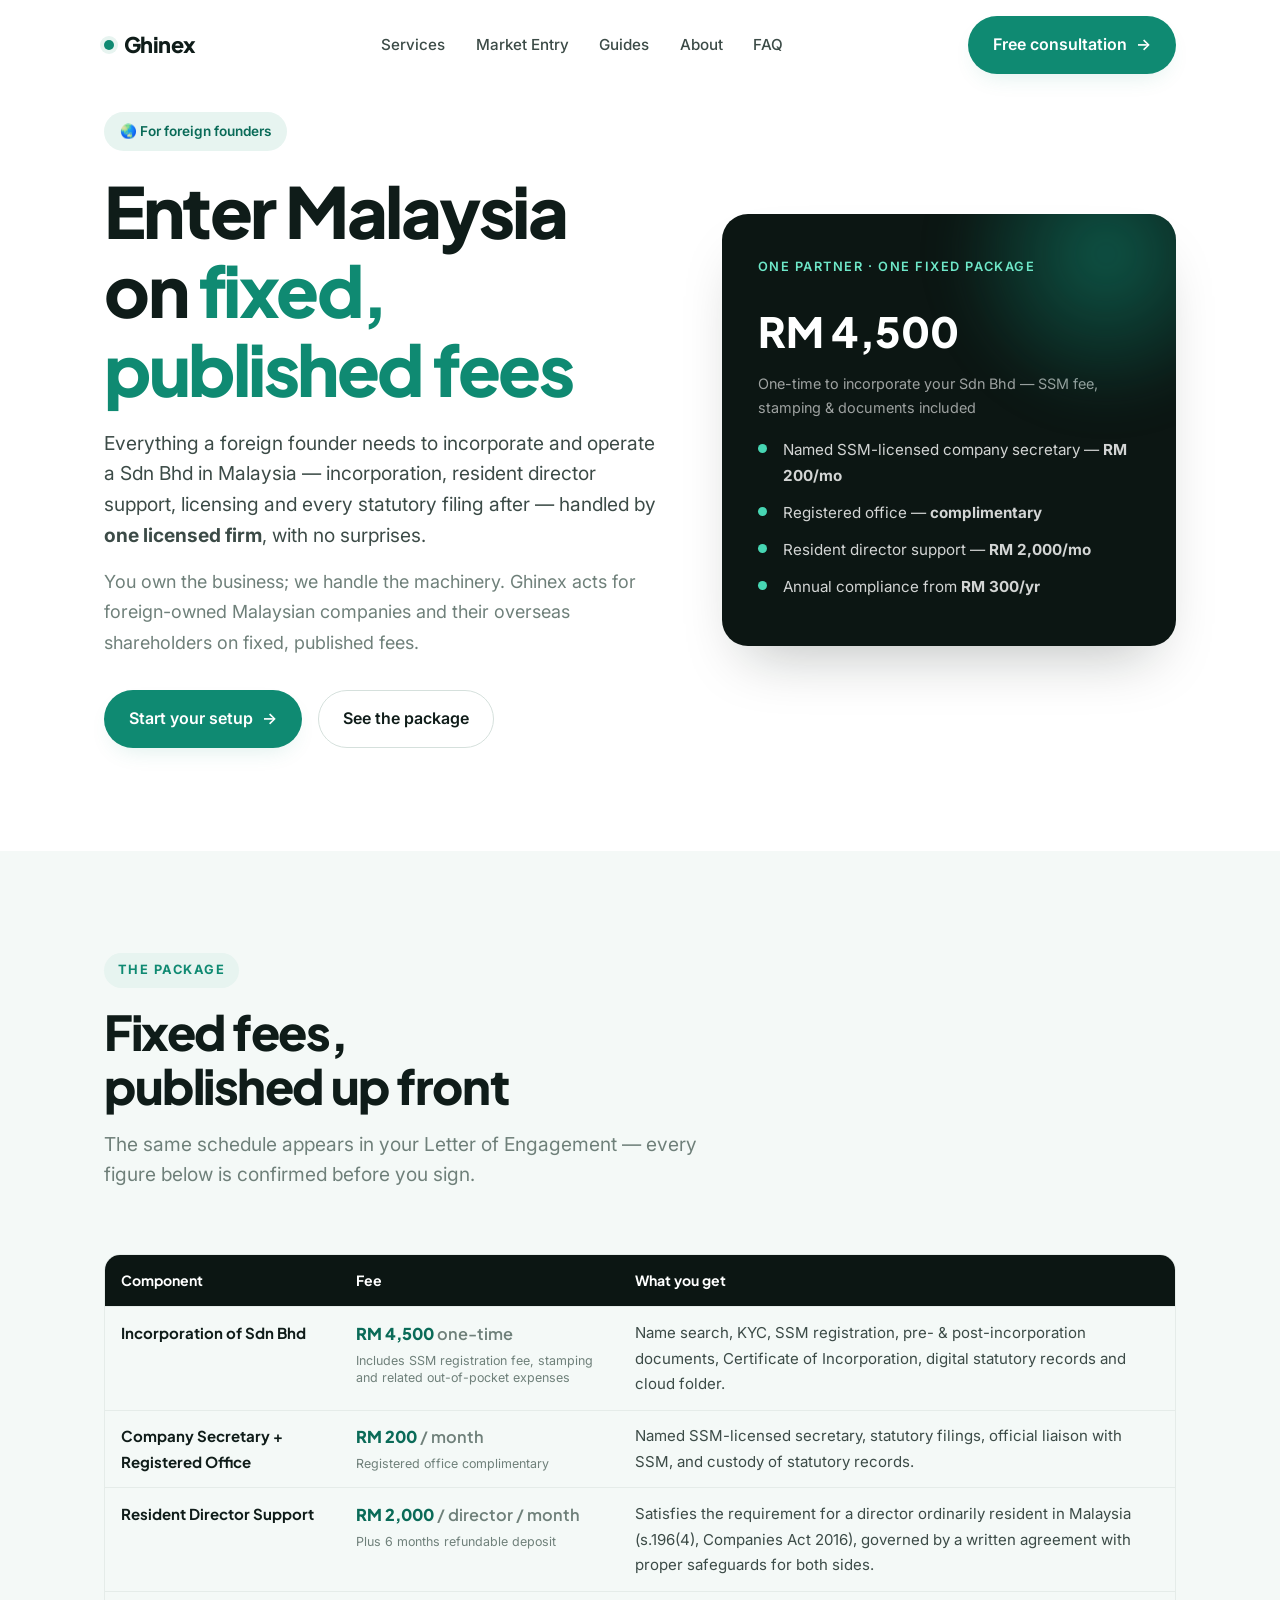
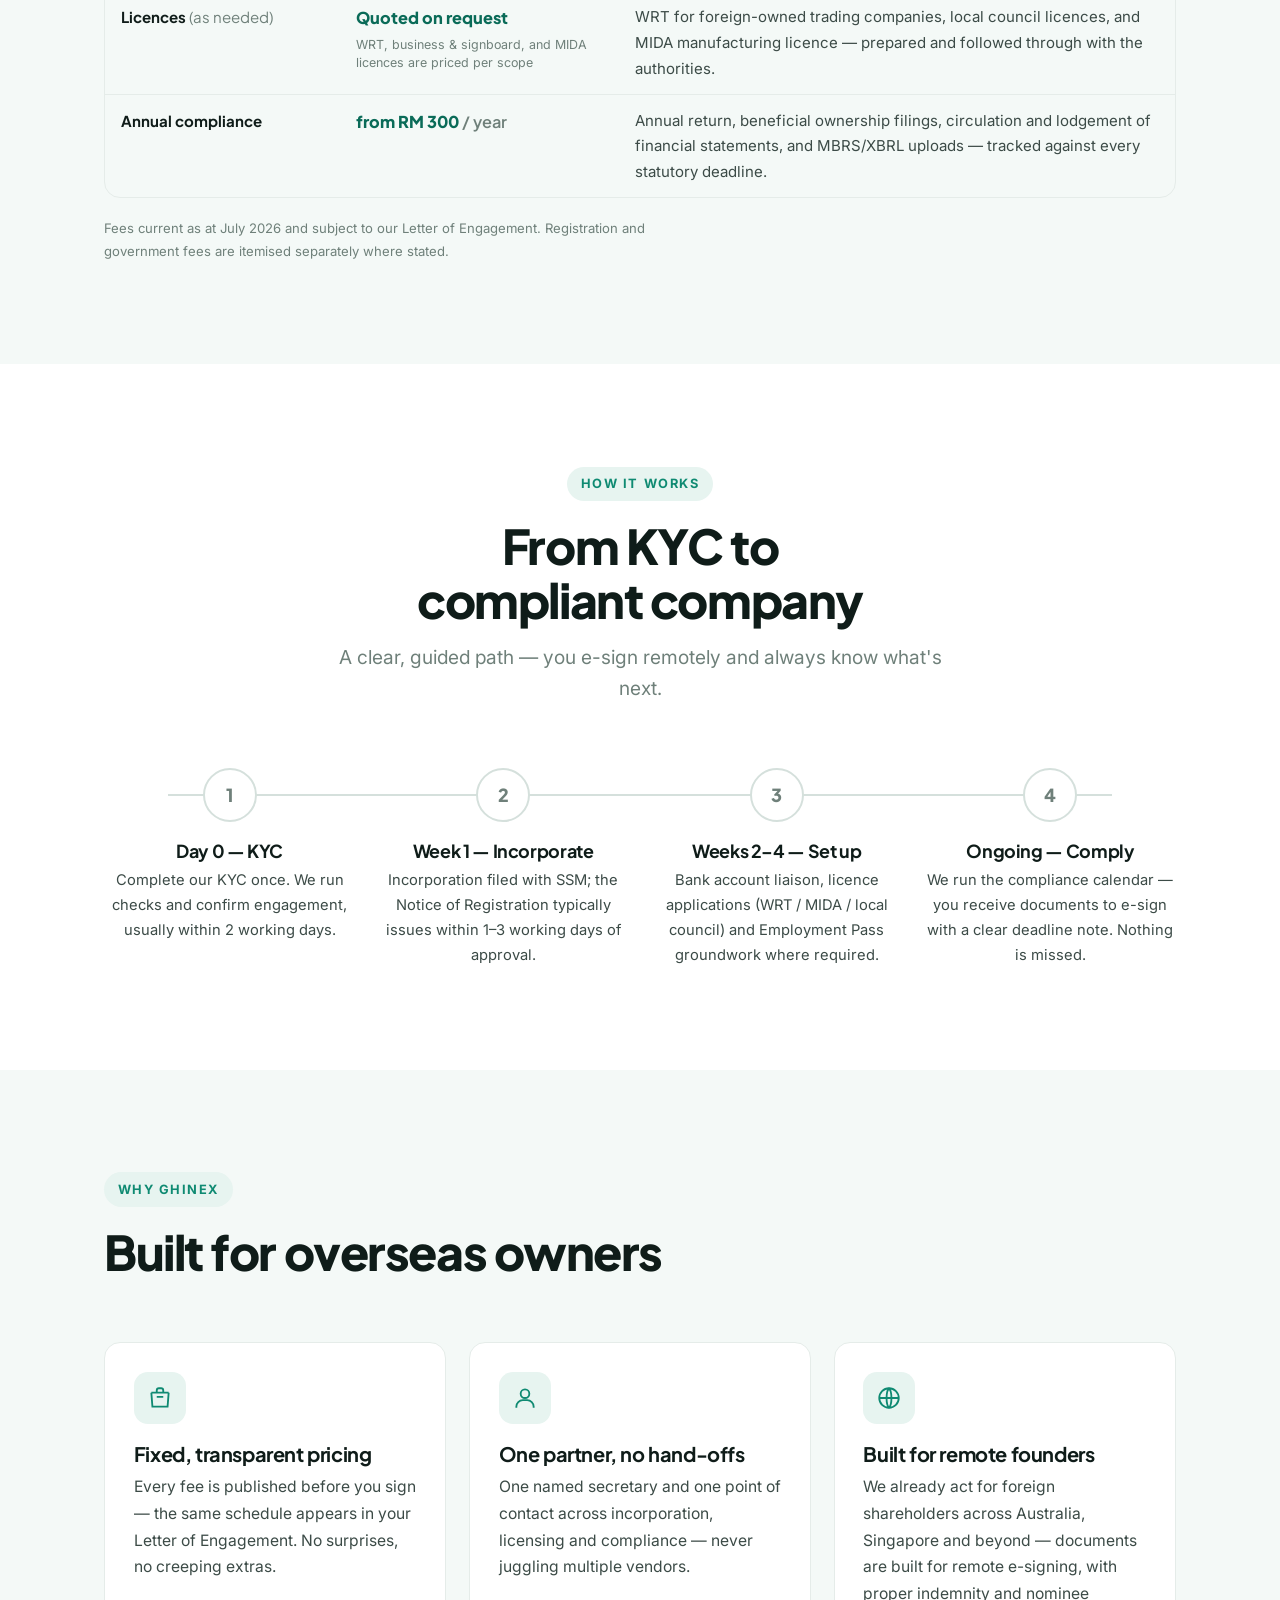
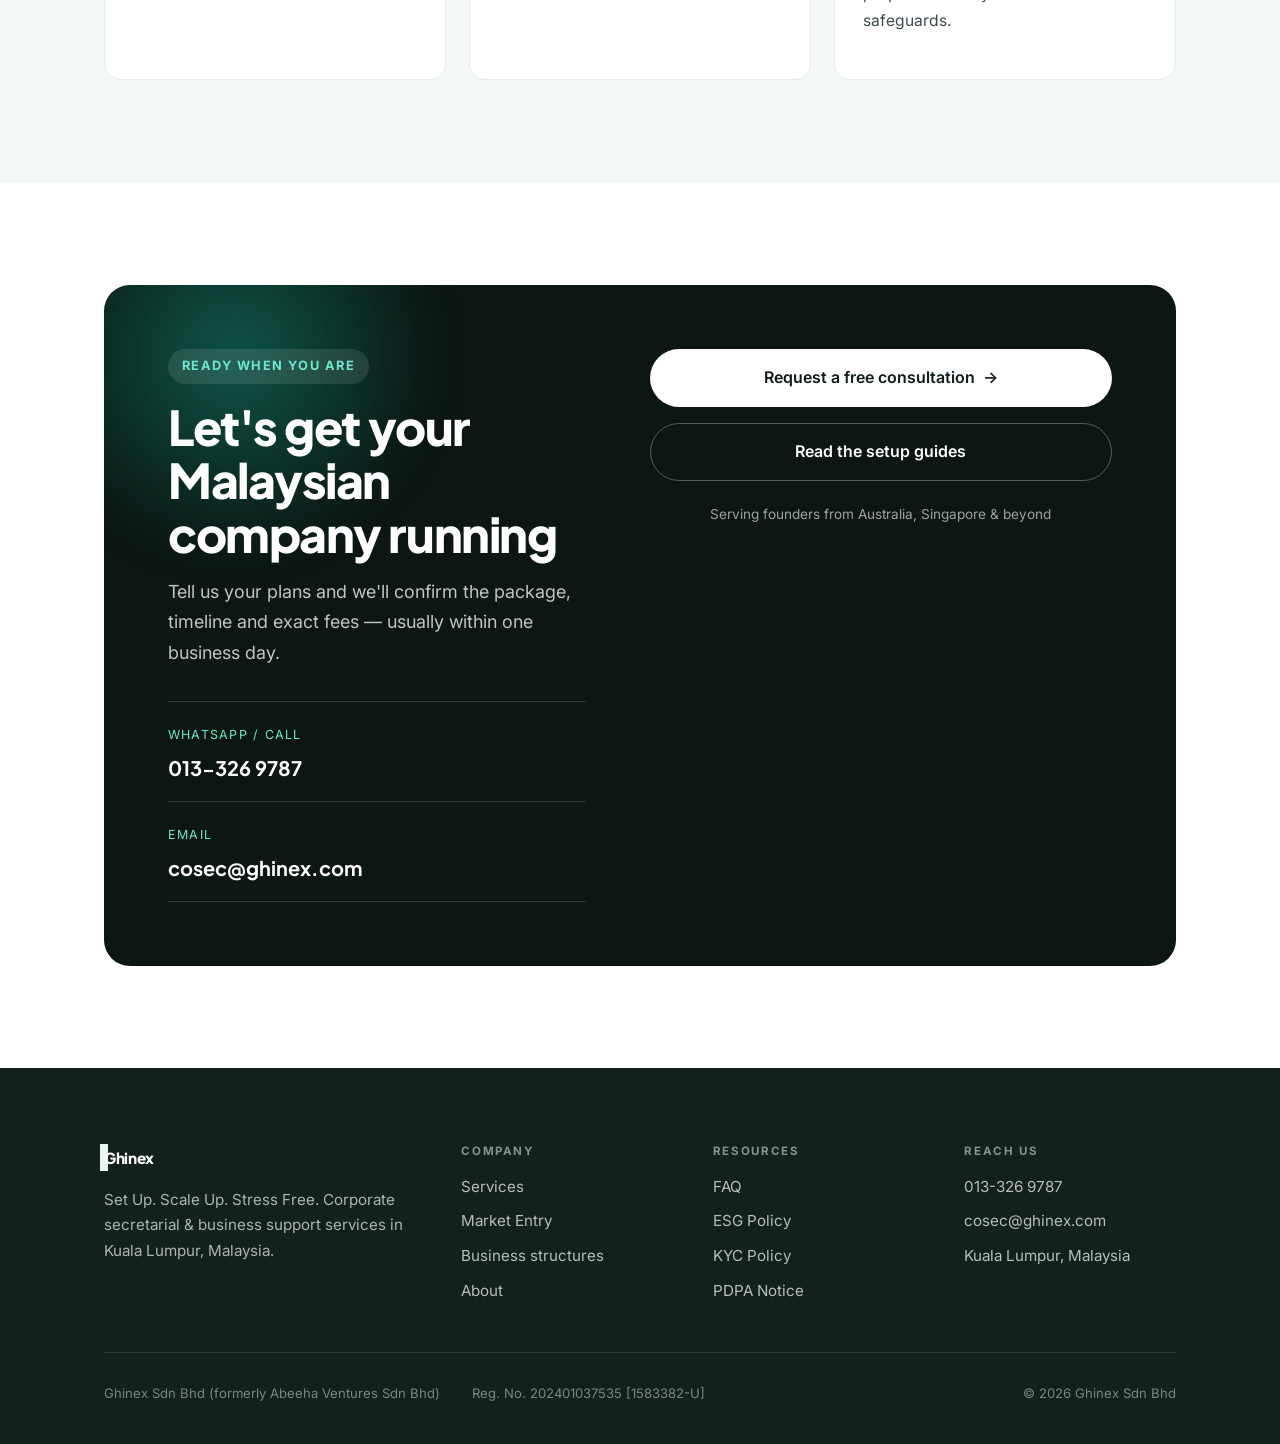
==== commit 529f607d: "Market Entry: licence fees (WRT/signboard/MIDA) quoted on request Co-Authored-By: Claude Opus 4.8 <n" ====
--- a/market-entry.html
+++ b/market-entry.html
@@ -110,7 +110,7 @@
               </tr>
               <tr>
                 <td><span class="comp">Licences <span style="font-weight:400;color:var(--muted)">(as needed)</span></span></td>
-                <td><span class="price">WRT RM 5,000<small>Business &amp; signboard RM 3,500 · MIDA quoted on scope</small></span></td>
+                <td><span class="price">Quoted on request<small>WRT, business &amp; signboard, and MIDA licences are priced per scope</small></span></td>
                 <td>WRT for foreign-owned trading companies, local council licences, and MIDA manufacturing licence — prepared and followed through with the authorities.</td>
               </tr>
               <tr>
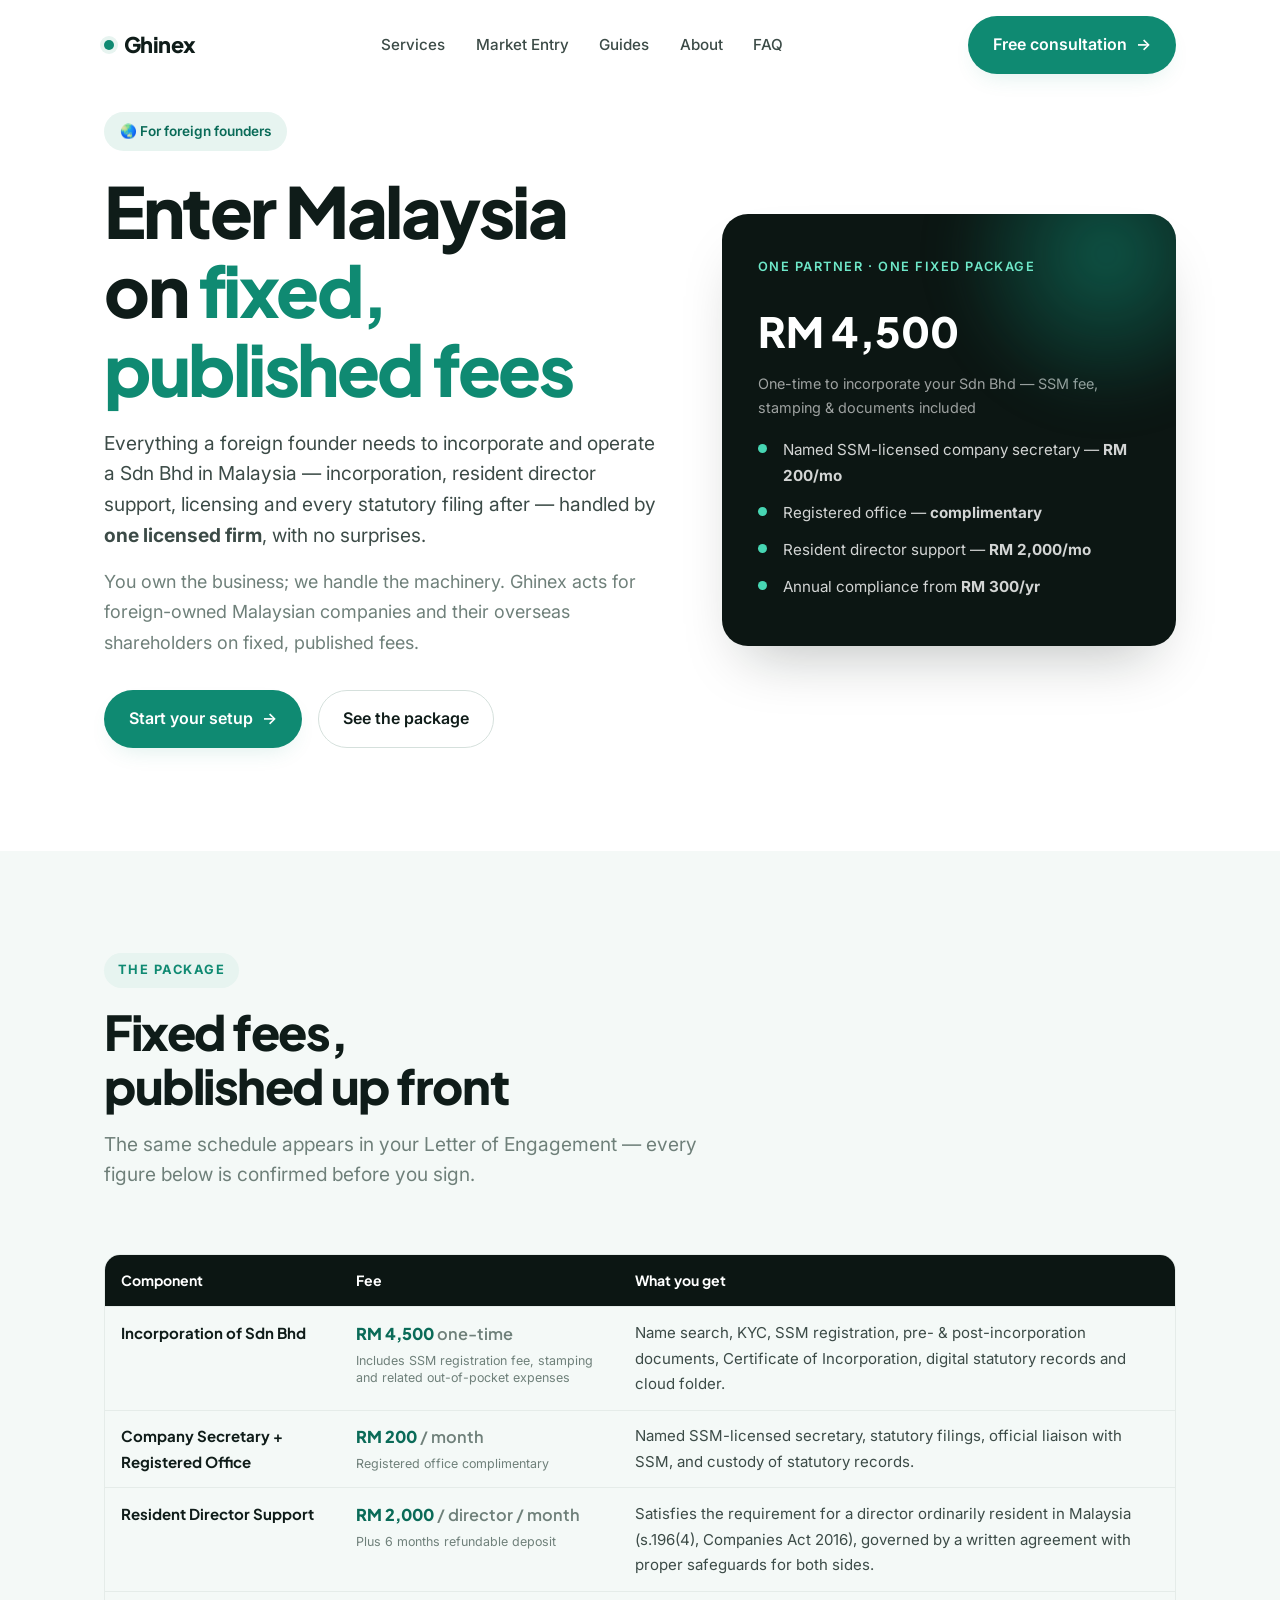
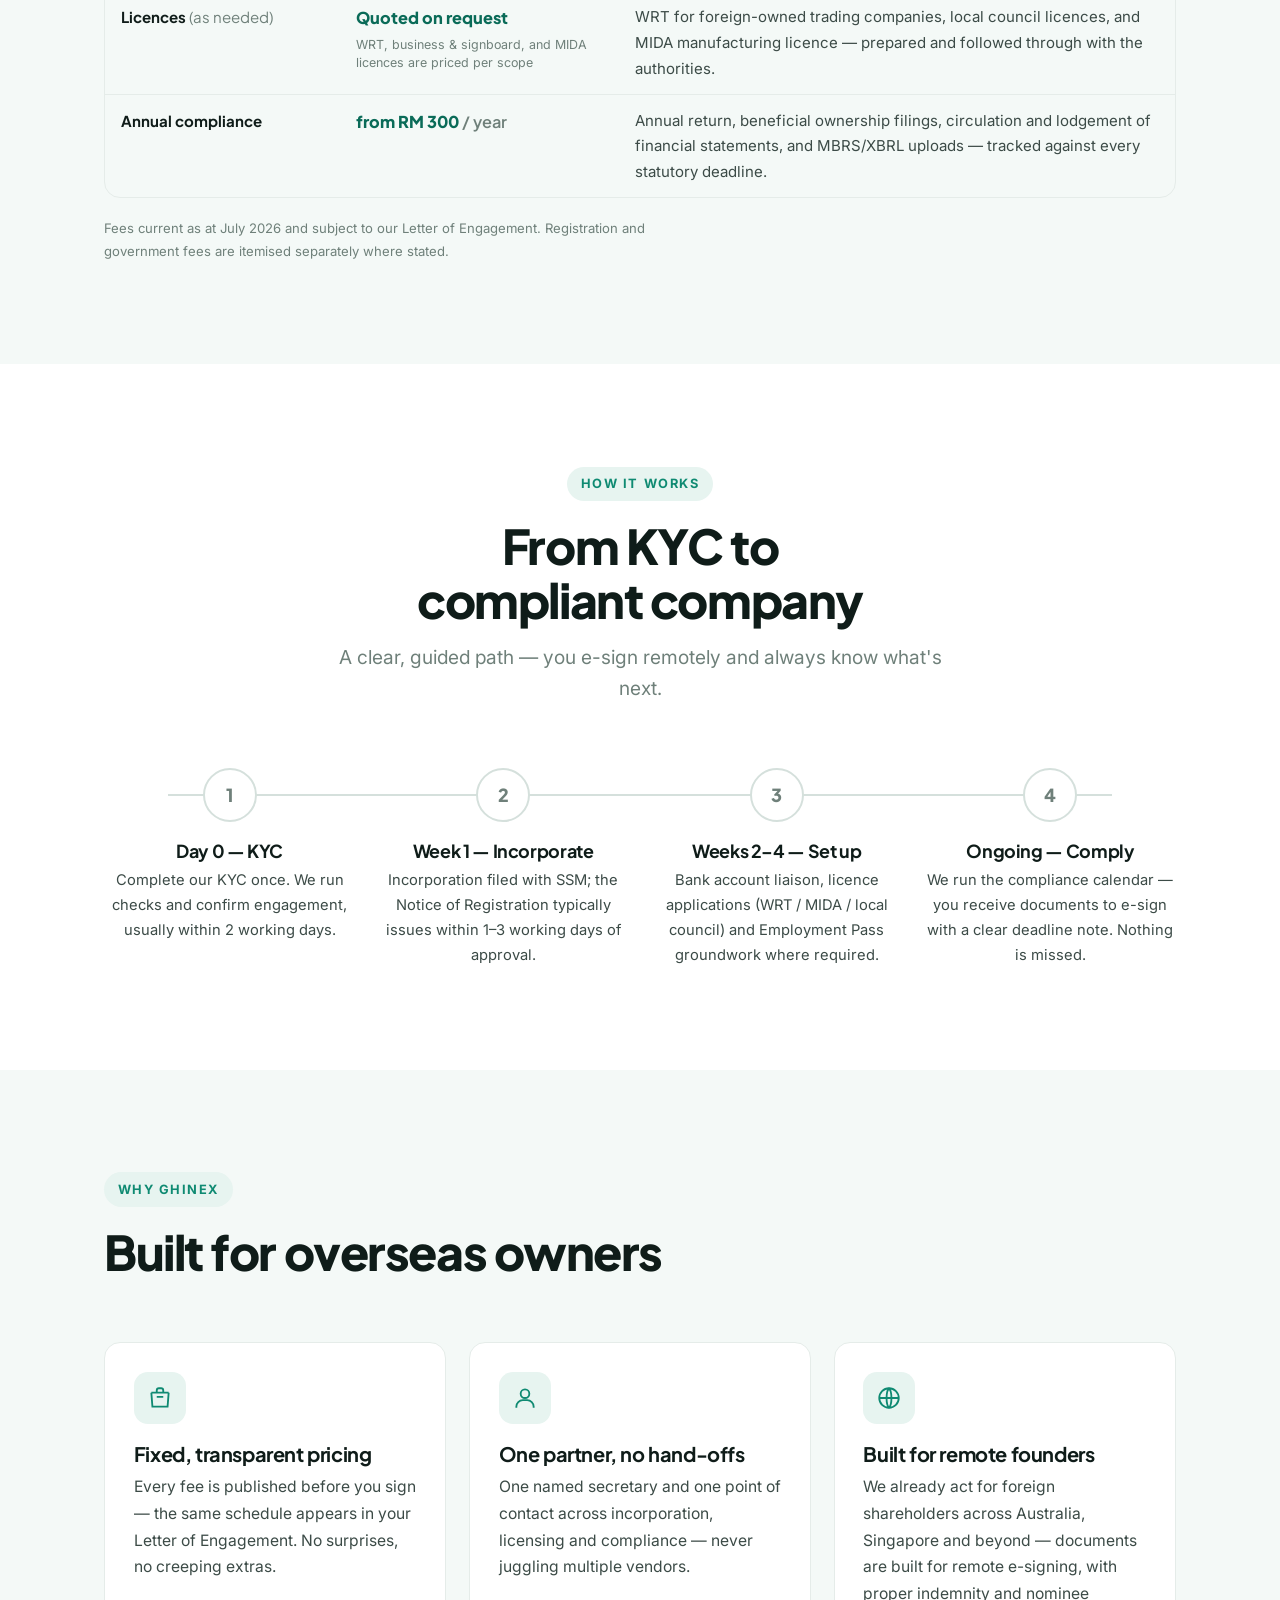
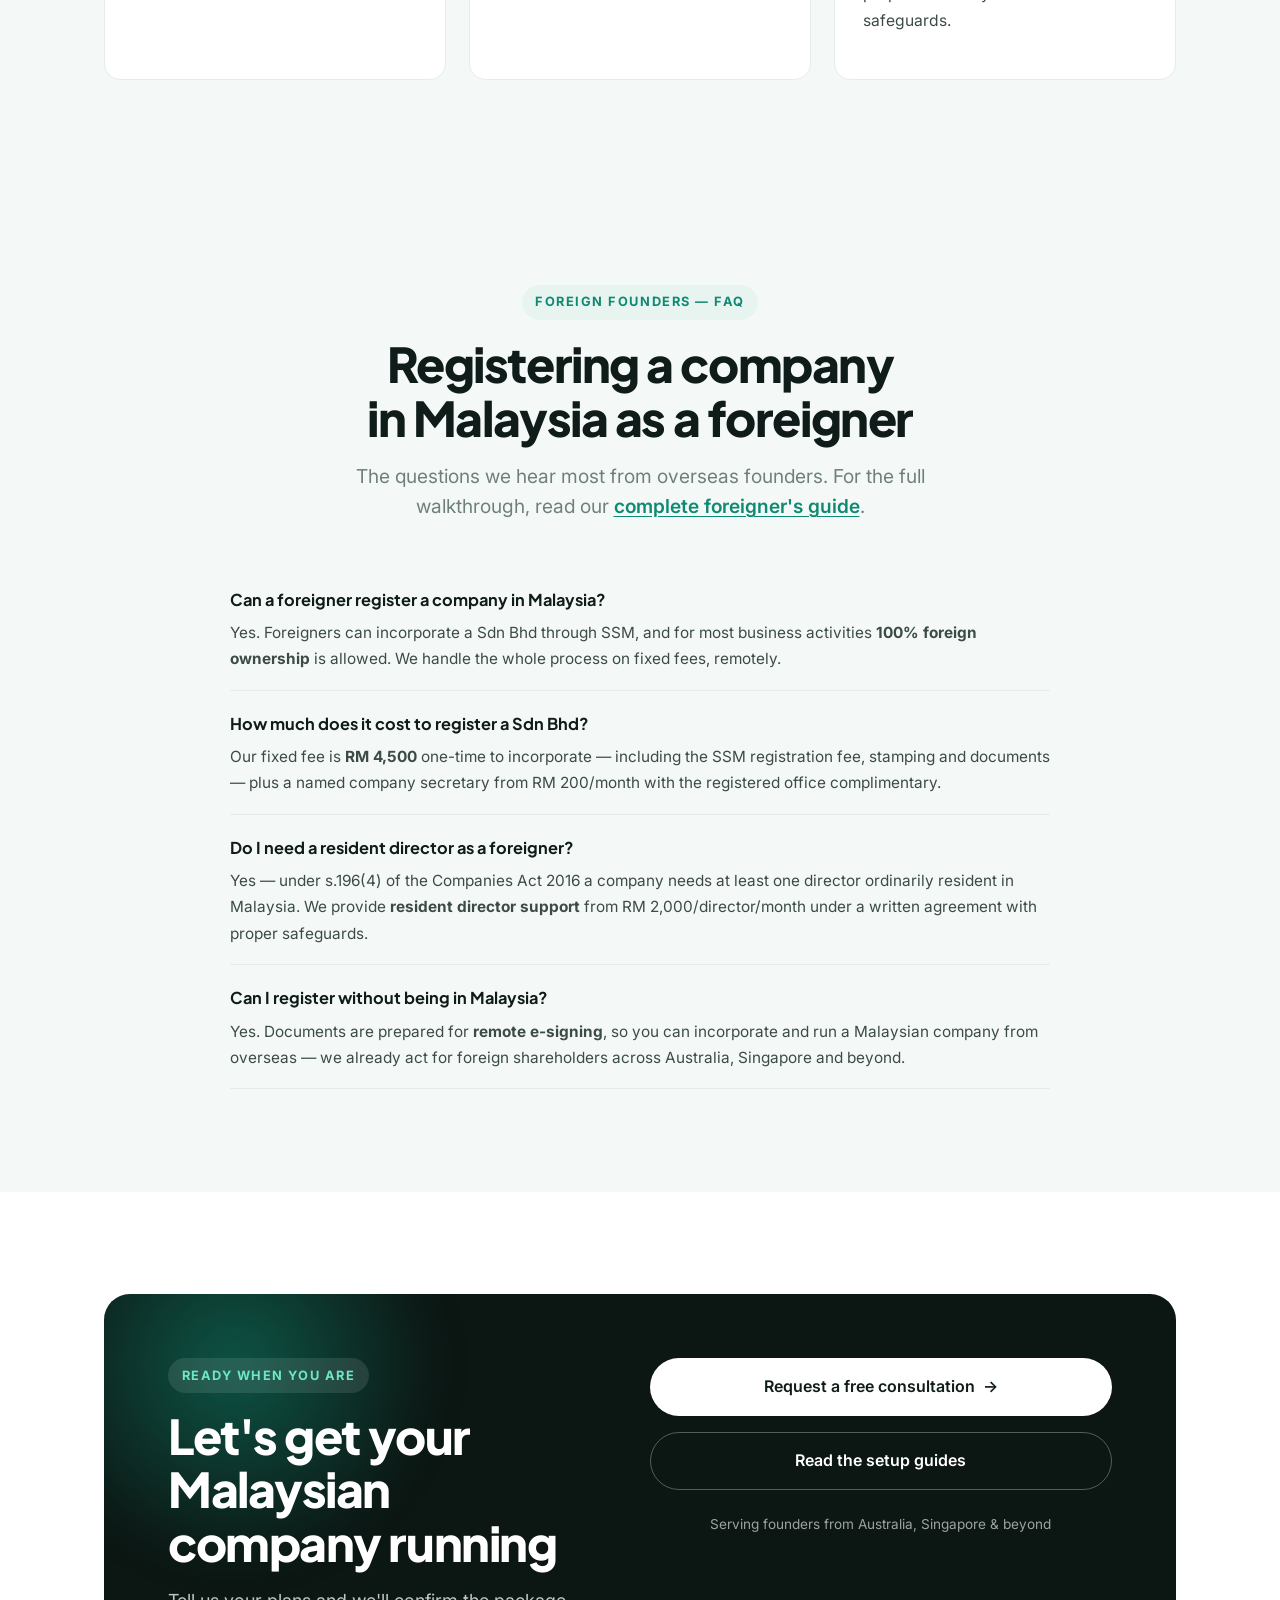
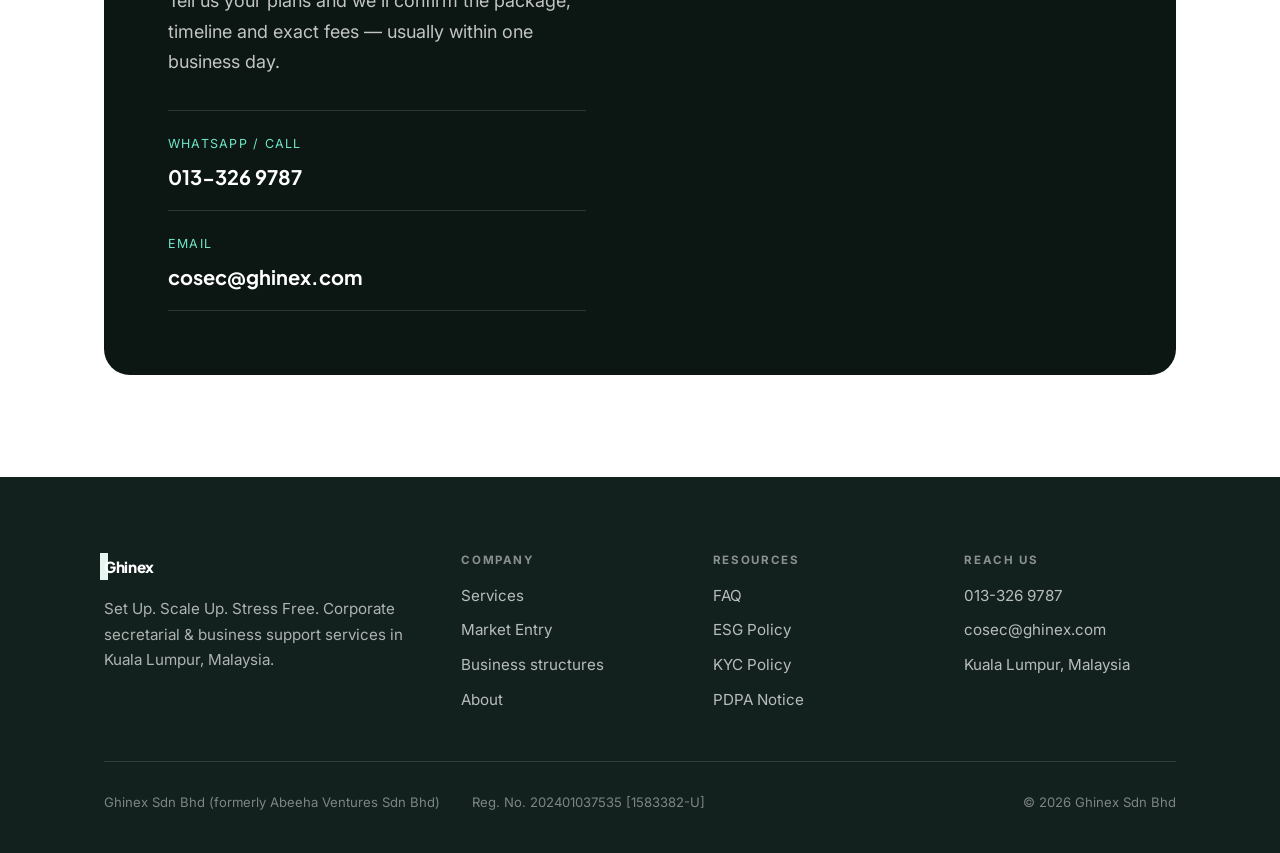
==== commit 6beec005: "SEO: add foreigner-registration guide + FAQ schema on Market Entry New /register-company-malaysia-fo" ====
--- a/market-entry.html
+++ b/market-entry.html
@@ -17,6 +17,18 @@
   <link rel="preconnect" href="https://fonts.gstatic.com" crossorigin />
   <link href="https://fonts.googleapis.com/css2?family=Inter:wght@400;500;600;700&family=Plus+Jakarta+Sans:wght@500;600;700;800&display=swap" rel="stylesheet" />
   <link rel="stylesheet" href="css/styles.css" />
+  <script type="application/ld+json">
+  {
+    "@context": "https://schema.org",
+    "@type": "FAQPage",
+    "mainEntity": [
+      { "@type": "Question", "name": "Can a foreigner register a company in Malaysia?", "acceptedAnswer": { "@type": "Answer", "text": "Yes. Foreigners can incorporate a Sdn Bhd through SSM, and for most business activities 100% foreign ownership is allowed. Ghinex handles the whole process on fixed fees, remotely." } },
+      { "@type": "Question", "name": "How much does it cost to register a Sdn Bhd in Malaysia?", "acceptedAnswer": { "@type": "Answer", "text": "Ghinex charges a fixed RM4,500 one-time fee to incorporate a Sdn Bhd, including the SSM registration fee, stamping and documents. A named company secretary is RM200/month with the registered office complimentary." } },
+      { "@type": "Question", "name": "Do I need a resident director to set up a company as a foreigner?", "acceptedAnswer": { "@type": "Answer", "text": "Yes — under s.196(4) of the Companies Act 2016 a company needs at least one director ordinarily resident in Malaysia. Ghinex offers resident director support from RM2,000 per director per month under a written agreement with proper safeguards." } },
+      { "@type": "Question", "name": "Can I register the company without being in Malaysia?", "acceptedAnswer": { "@type": "Answer", "text": "Yes. Documents are prepared for remote e-signing, so you can incorporate and run a Malaysian company from overseas. Ghinex already acts for foreign shareholders across Australia, Singapore and beyond." } }
+    ]
+  }
+  </script>
 </head>
 <body id="top">
 
@@ -170,6 +182,27 @@
       </div>
     </section>
 
+    <!-- ===================== FAQ ===================== -->
+    <section class="section section--tint" id="faq">
+      <div class="wrap">
+        <div class="sec-intro center r">
+          <span class="eyebrow">Foreign founders — FAQ</span>
+          <h2 class="h2">Registering a company in Malaysia as a foreigner</h2>
+          <p class="lead muted">The questions we hear most from overseas founders. For the full walkthrough, read our <a class="ln" href="register-company-malaysia-foreigner.html">complete foreigner's guide</a>.</p>
+        </div>
+        <dl class="faq-dl r" style="max-width:820px;margin:0 auto">
+          <dt>Can a foreigner register a company in Malaysia?</dt>
+          <dd>Yes. Foreigners can incorporate a Sdn Bhd through SSM, and for most business activities <b>100% foreign ownership</b> is allowed. We handle the whole process on fixed fees, remotely.</dd>
+          <dt>How much does it cost to register a Sdn Bhd?</dt>
+          <dd>Our fixed fee is <b>RM 4,500</b> one-time to incorporate — including the SSM registration fee, stamping and documents — plus a named company secretary from RM 200/month with the registered office complimentary.</dd>
+          <dt>Do I need a resident director as a foreigner?</dt>
+          <dd>Yes — under s.196(4) of the Companies Act 2016 a company needs at least one director ordinarily resident in Malaysia. We provide <b>resident director support</b> from RM 2,000/director/month under a written agreement with proper safeguards.</dd>
+          <dt>Can I register without being in Malaysia?</dt>
+          <dd>Yes. Documents are prepared for <b>remote e-signing</b>, so you can incorporate and run a Malaysian company from overseas — we already act for foreign shareholders across Australia, Singapore and beyond.</dd>
+        </dl>
+      </div>
+    </section>
+
     <!-- ===================== CTA ===================== -->
     <section class="section">
       <div class="wrap">
--- a/css/styles.css
+++ b/css/styles.css
@@ -418,6 +418,30 @@
 @media (max-width: 860px) { .me-hero { grid-template-columns: 1fr; } }
 
 /* =====================================================================
+   Article / long-form guide
+   ===================================================================== */
+.article { max-width: 760px; margin: 0 auto; }
+.article > .lead { margin-bottom: 1.8rem; }
+.article h2 { font-size: clamp(1.5rem, 3vw, 2rem); margin: 2.6rem 0 0.9rem; }
+.article h3 { font-size: 1.2rem; margin: 1.7rem 0 0.6rem; }
+.article p { margin-bottom: 1.1rem; }
+.article ul, .article ol { margin: 0 0 1.4rem; padding-left: 0; }
+.article ul { list-style: none; }
+.article ul li { position: relative; padding-left: 1.5rem; margin-bottom: 0.6rem; }
+.article ul li::before { content: ""; position: absolute; left: 0; top: 0.62em; width: 7px; height: 7px; border-radius: 50%; background: var(--acc); }
+.article ol { padding-left: 1.3rem; }
+.article ol li { margin-bottom: 0.6rem; }
+.article a.ln { color: var(--acc); text-decoration: underline; text-underline-offset: 3px; font-weight: 500; }
+.article .callout { background: var(--acc-tint); border-radius: var(--r); padding: 1.2rem 1.4rem; margin: 1.6rem 0; }
+.article .callout p { margin: 0; color: var(--ink); }
+.article .toc { background: var(--bg-2); border: 1px solid var(--line); border-radius: var(--r); padding: 1.4rem 1.6rem; margin-bottom: 2rem; }
+.article .toc h4 { font-size: 0.78rem; letter-spacing: 0.12em; text-transform: uppercase; color: var(--muted); margin-bottom: 0.7rem; }
+.article .toc a { display: block; padding: 0.25rem 0; color: var(--acc-2); font-weight: 500; }
+.article .toc a:hover { text-decoration: underline; }
+.breadcrumb { font-size: 0.85rem; color: var(--muted); margin-bottom: 1.4rem; }
+.breadcrumb a { color: var(--acc-2); }
+
+/* =====================================================================
    Reveal animations
    ===================================================================== */
 .r { opacity: 0; transform: translateY(28px); transition: opacity 0.8s var(--ease), transform 0.8s var(--ease); }
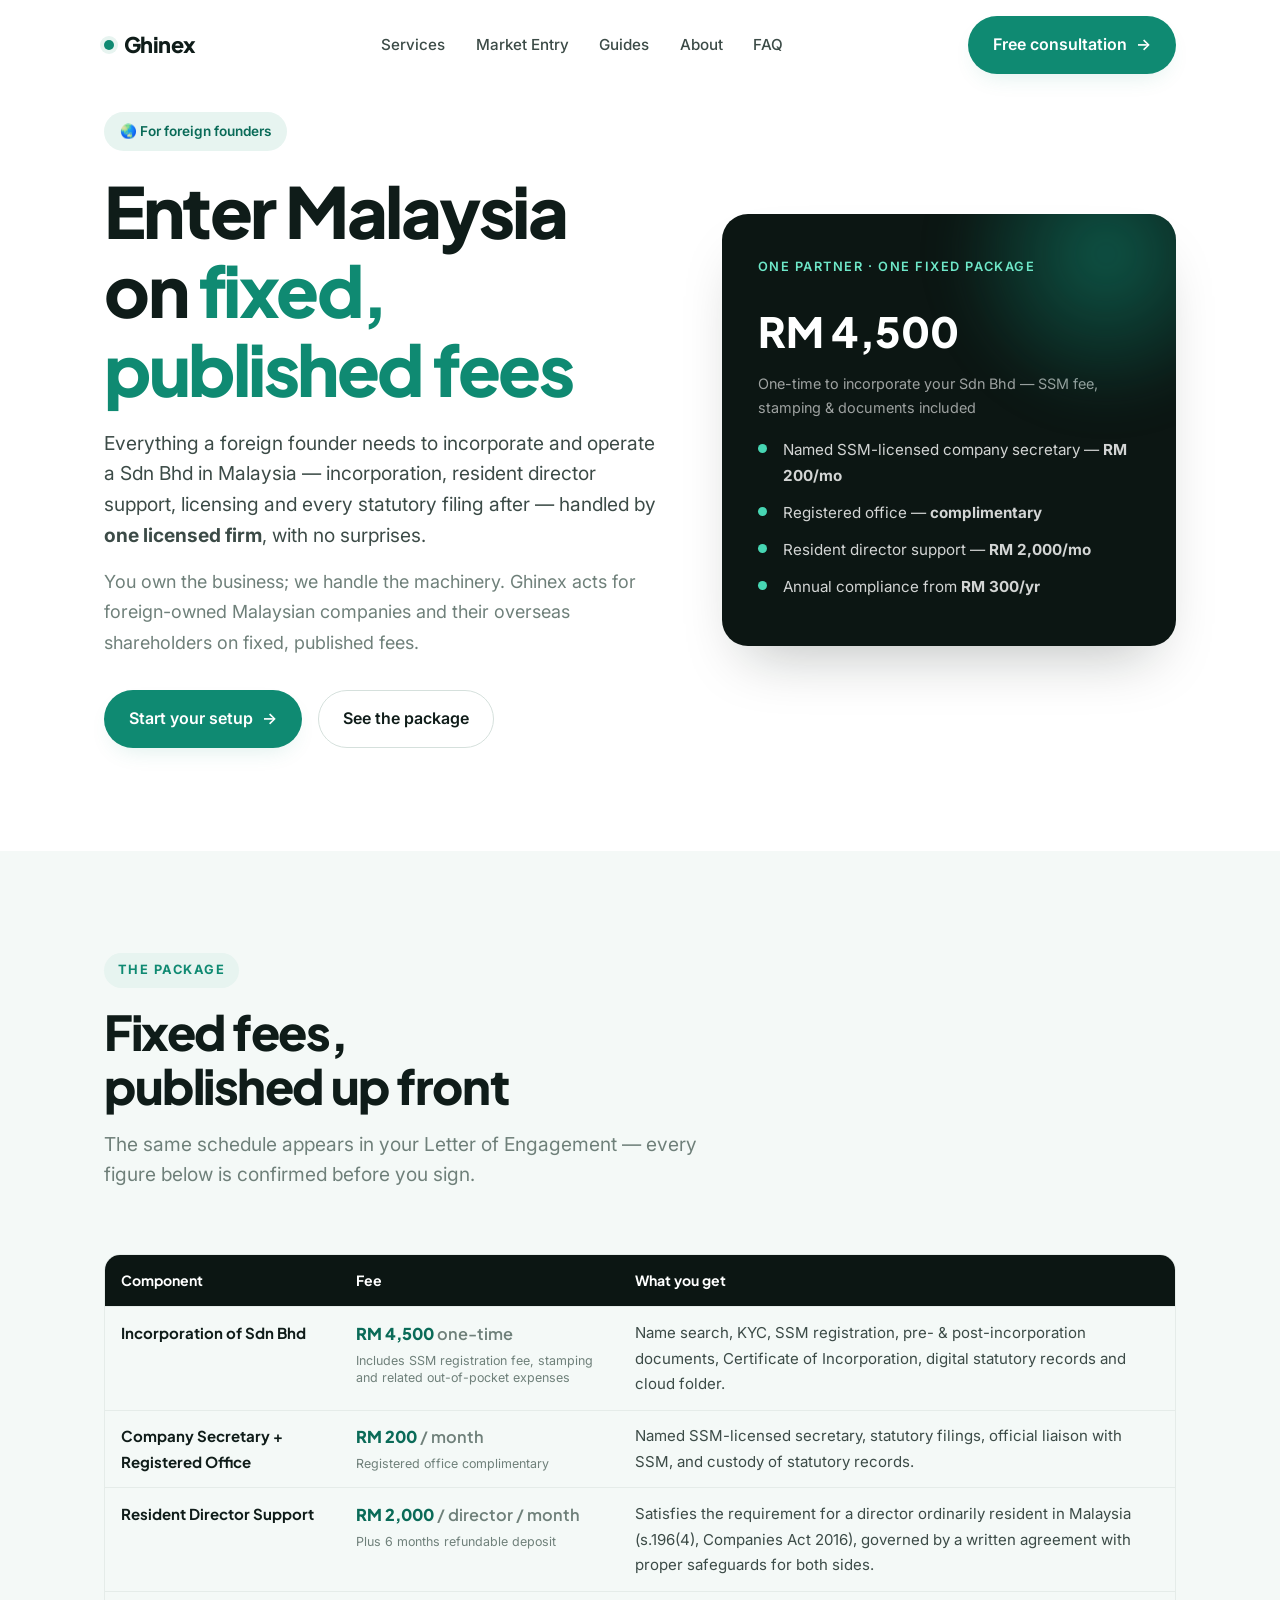
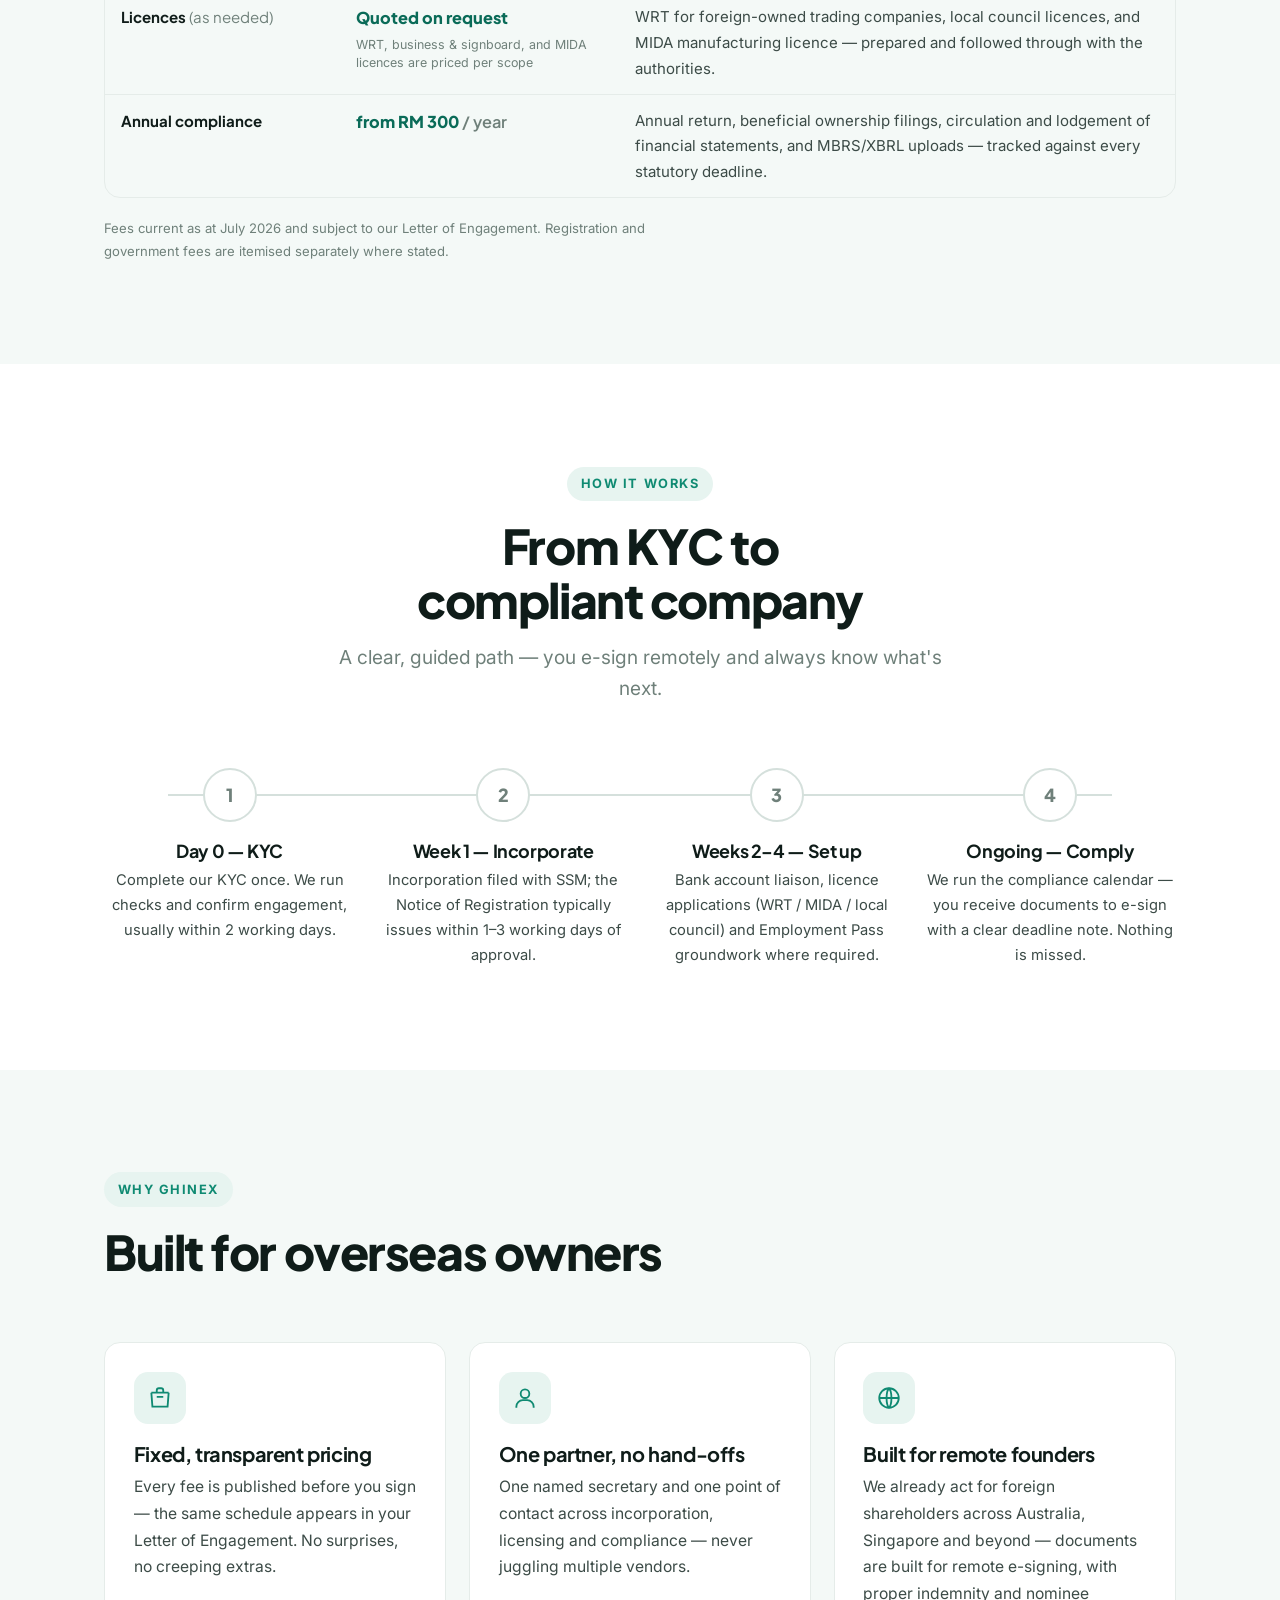
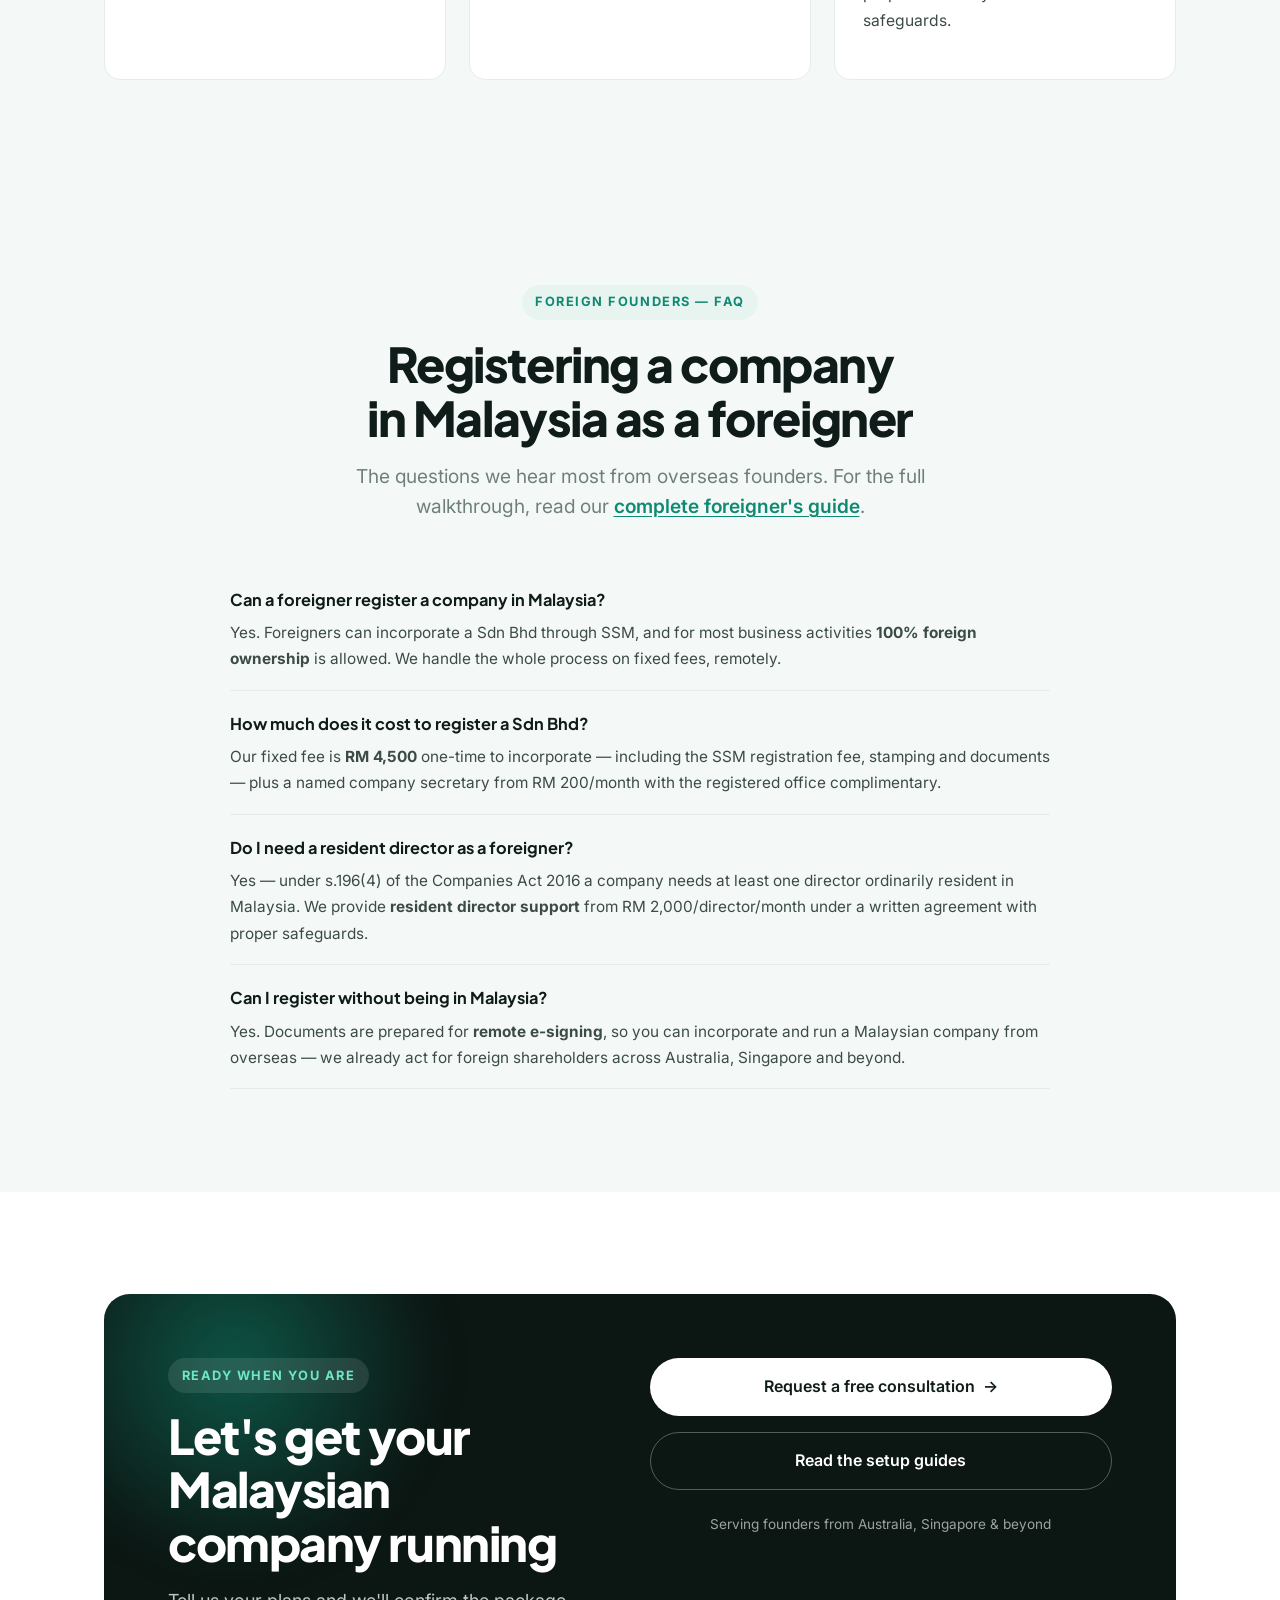
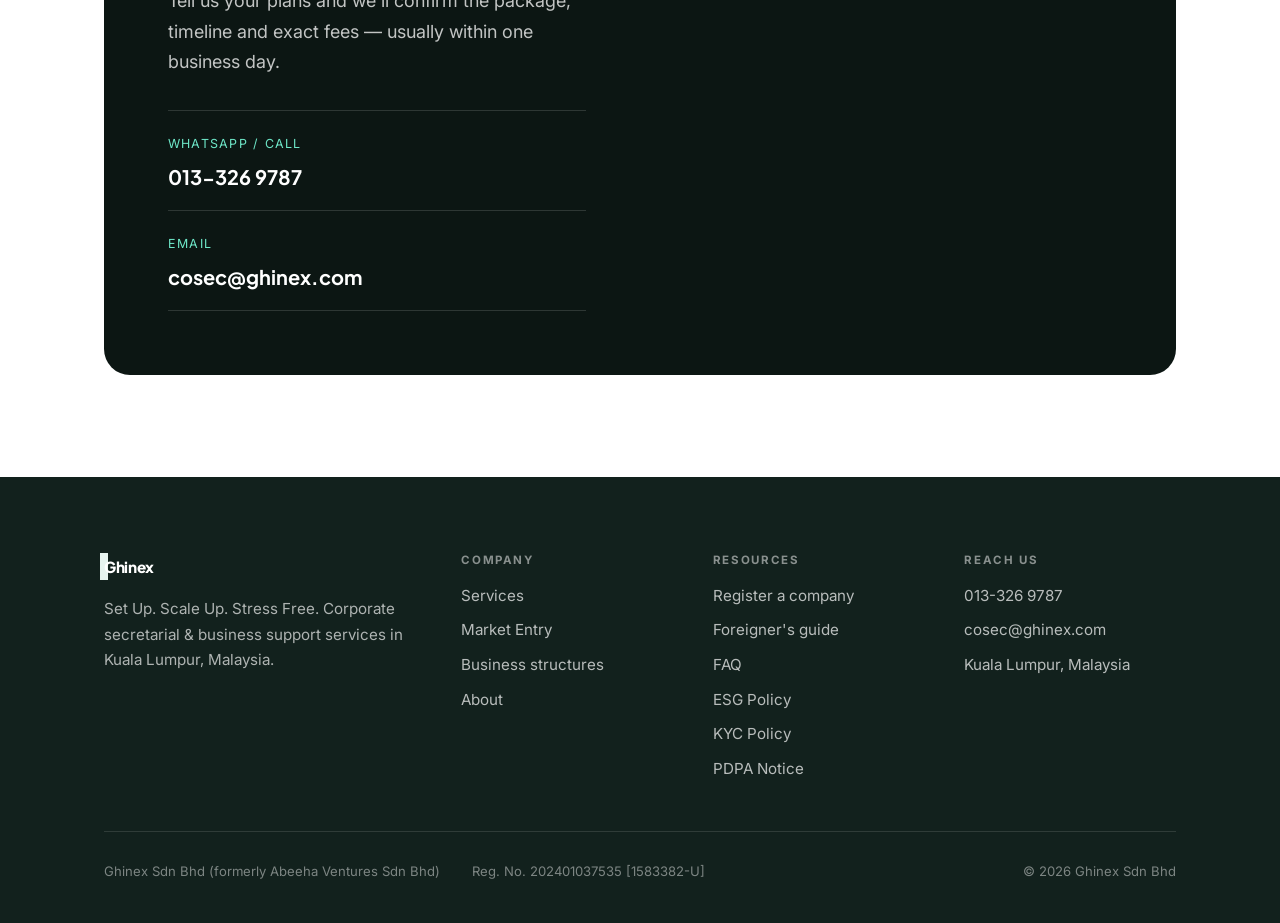
==== commit 5383021f: "Add SEO content page: How to Register a Company (Sdn Bhd) in Malaysia New general-audience guide tar" ====
--- a/market-entry.html
+++ b/market-entry.html
@@ -6,6 +6,7 @@
   <title>Malaysia Market Entry — Fixed-Fee Sdn Bhd Setup for Foreign Founders | GHINEX</title>
   <meta name="description" content="Everything a foreign founder needs to incorporate and operate a Sdn Bhd in Malaysia — incorporation, resident director support, licensing and every statutory filing — on fixed, published fees. Handled by one licensed firm." />
   <meta name="theme-color" content="#0f8a72" />
+  <meta name="robots" content="index, follow, max-image-preview:large, max-snippet:-1, max-video-preview:-1" />
   <link rel="canonical" href="https://www.ghinex.com/market-entry.html" />
   <meta property="og:title" content="Malaysia Market Entry — Fixed-Fee Sdn Bhd Setup | GHINEX" />
   <meta property="og:description" content="One partner, one fixed package. Incorporate and run a foreign-owned Sdn Bhd in Malaysia on published fees — no surprises." />
@@ -20,6 +21,16 @@
   <script type="application/ld+json">
   {
     "@context": "https://schema.org",
+    "@type": "BreadcrumbList",
+    "itemListElement": [
+      { "@type": "ListItem", "position": 1, "name": "Home", "item": "https://www.ghinex.com/" },
+      { "@type": "ListItem", "position": 2, "name": "Malaysia Market Entry", "item": "https://www.ghinex.com/market-entry.html" }
+    ]
+  }
+  </script>
+  <script type="application/ld+json">
+  {
+    "@context": "https://schema.org",
     "@type": "FAQPage",
     "mainEntity": [
       { "@type": "Question", "name": "Can a foreigner register a company in Malaysia?", "acceptedAnswer": { "@type": "Answer", "text": "Yes. Foreigners can incorporate a Sdn Bhd through SSM, and for most business activities 100% foreign ownership is allowed. Ghinex handles the whole process on fixed fees, remotely." } },
@@ -243,6 +254,8 @@
         </div>
         <div>
           <h4>Resources</h4>
+          <a href="how-to-register-company-malaysia.html">Register a company</a>
+          <a href="register-company-malaysia-foreigner.html">Foreigner's guide</a>
           <a href="index.html#faq">FAQ</a>
           <a href="index.html#esgbox">ESG Policy</a>
           <a href="index.html#kycbox">KYC Policy</a>
